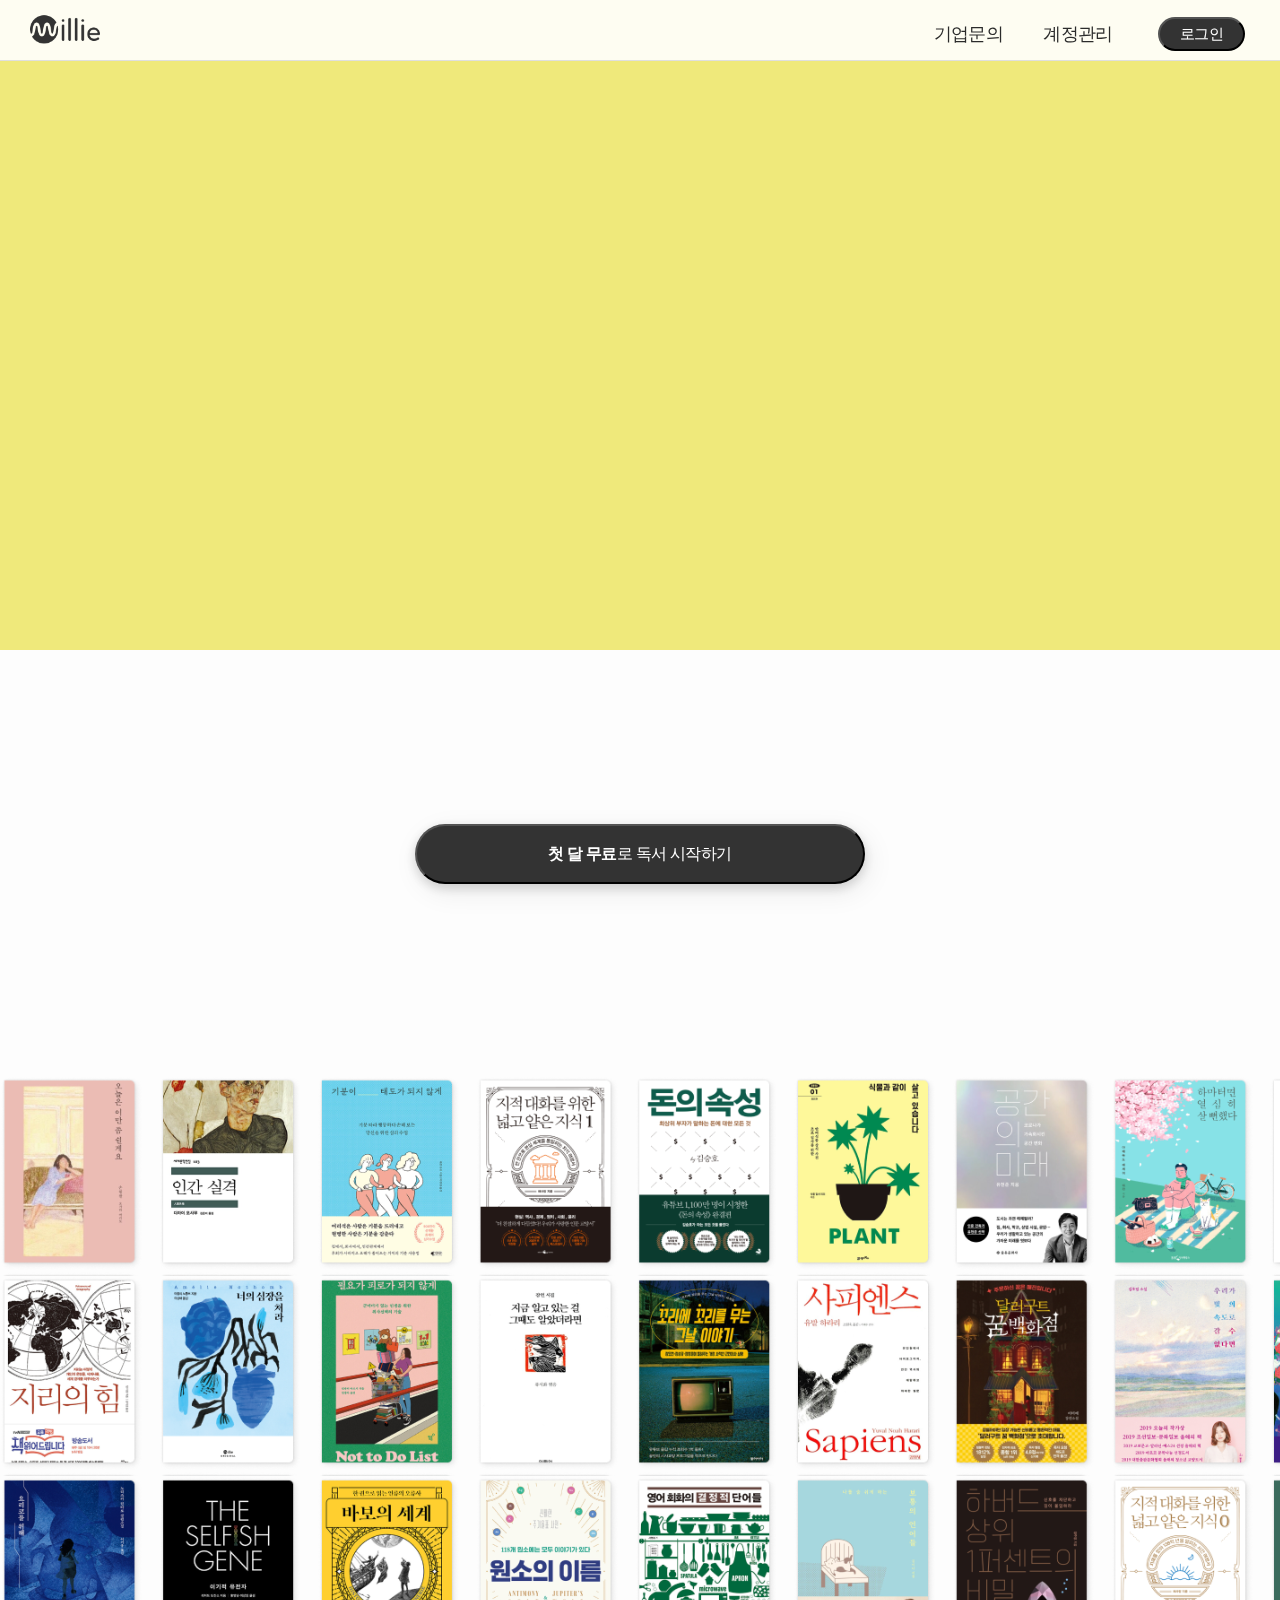
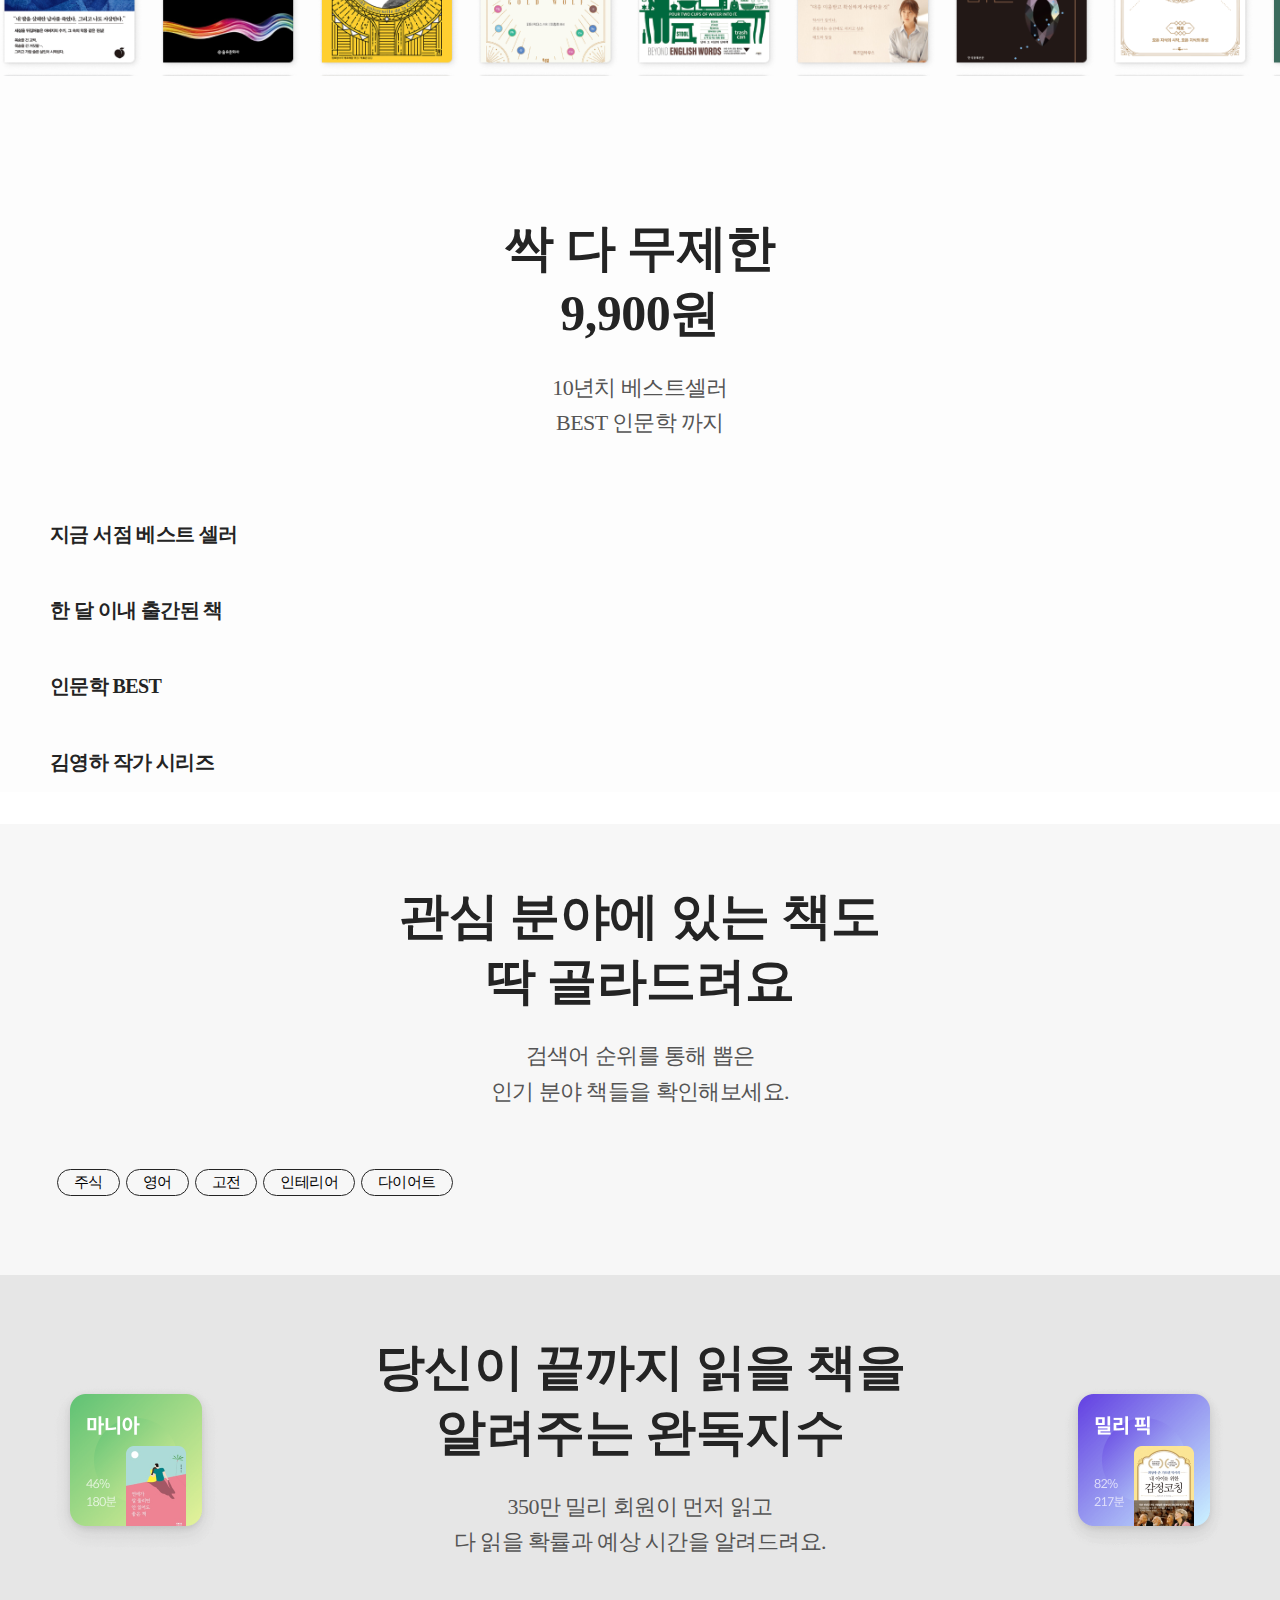
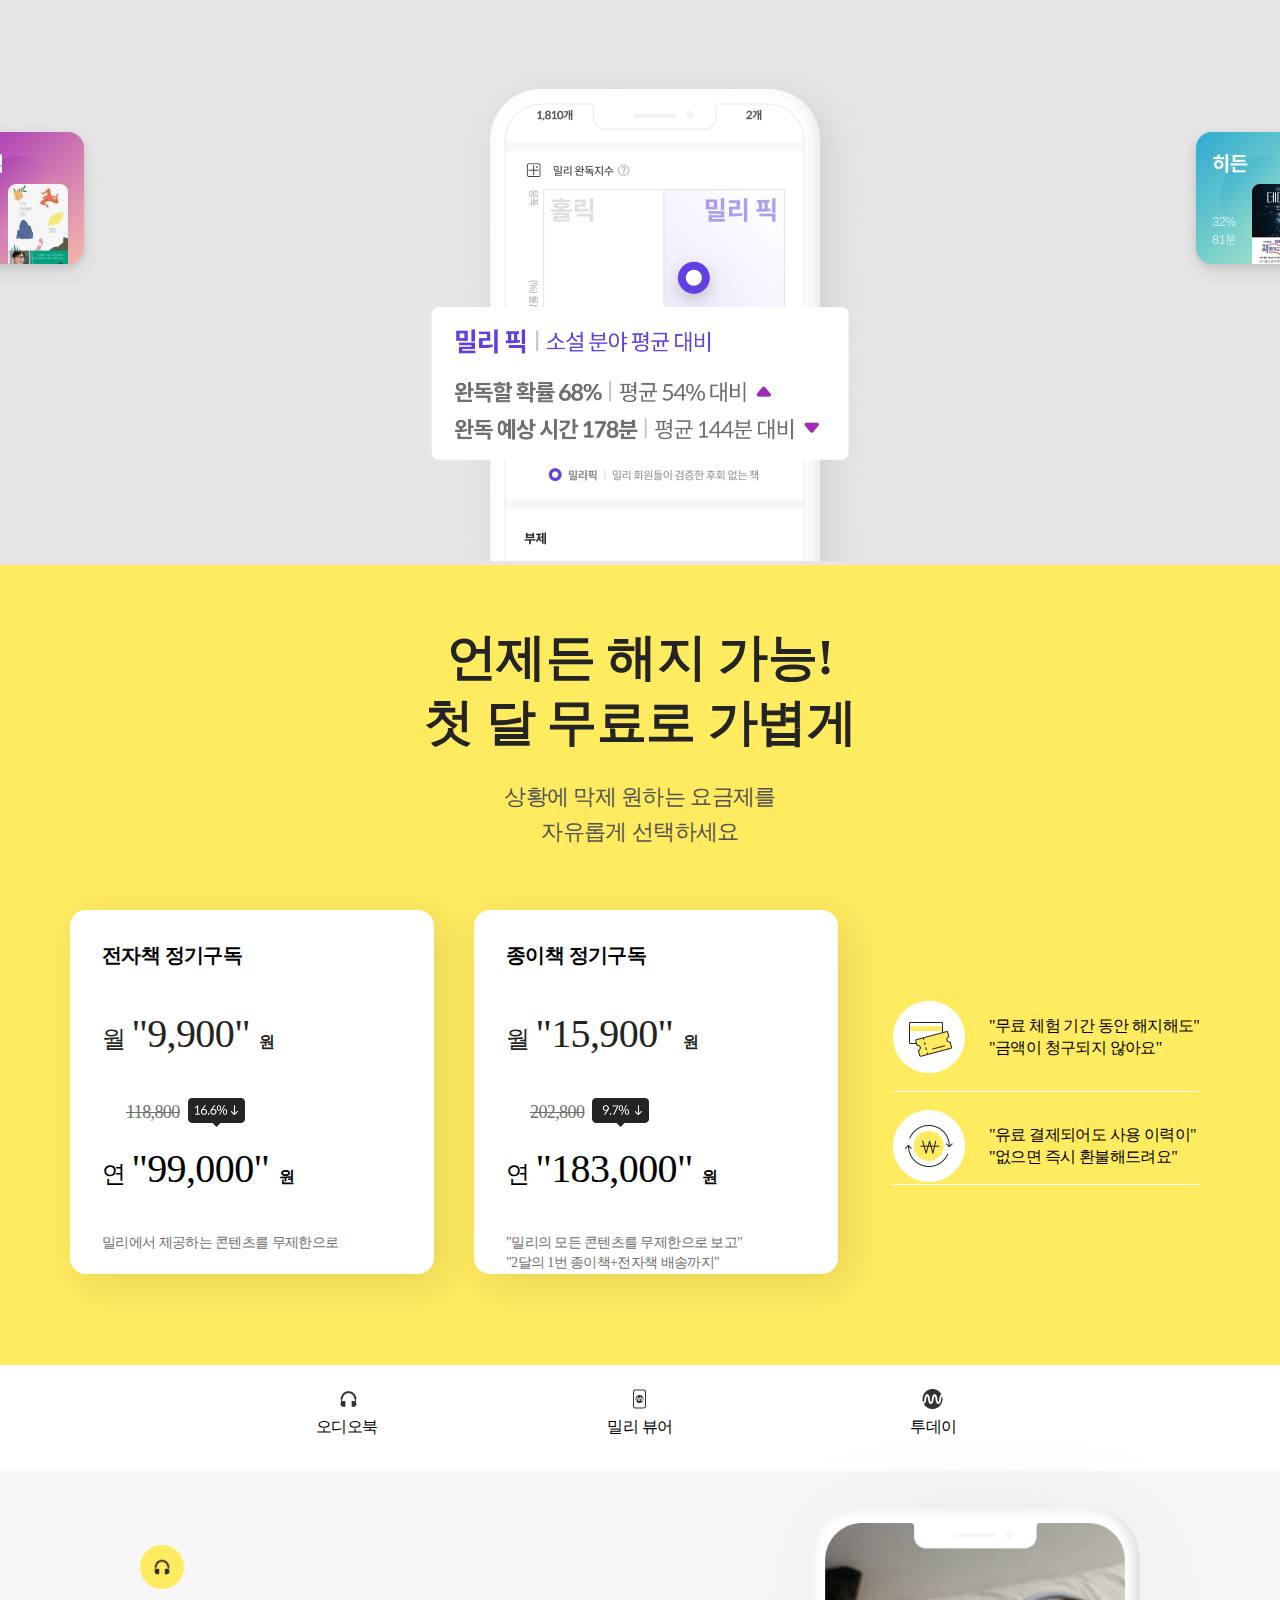
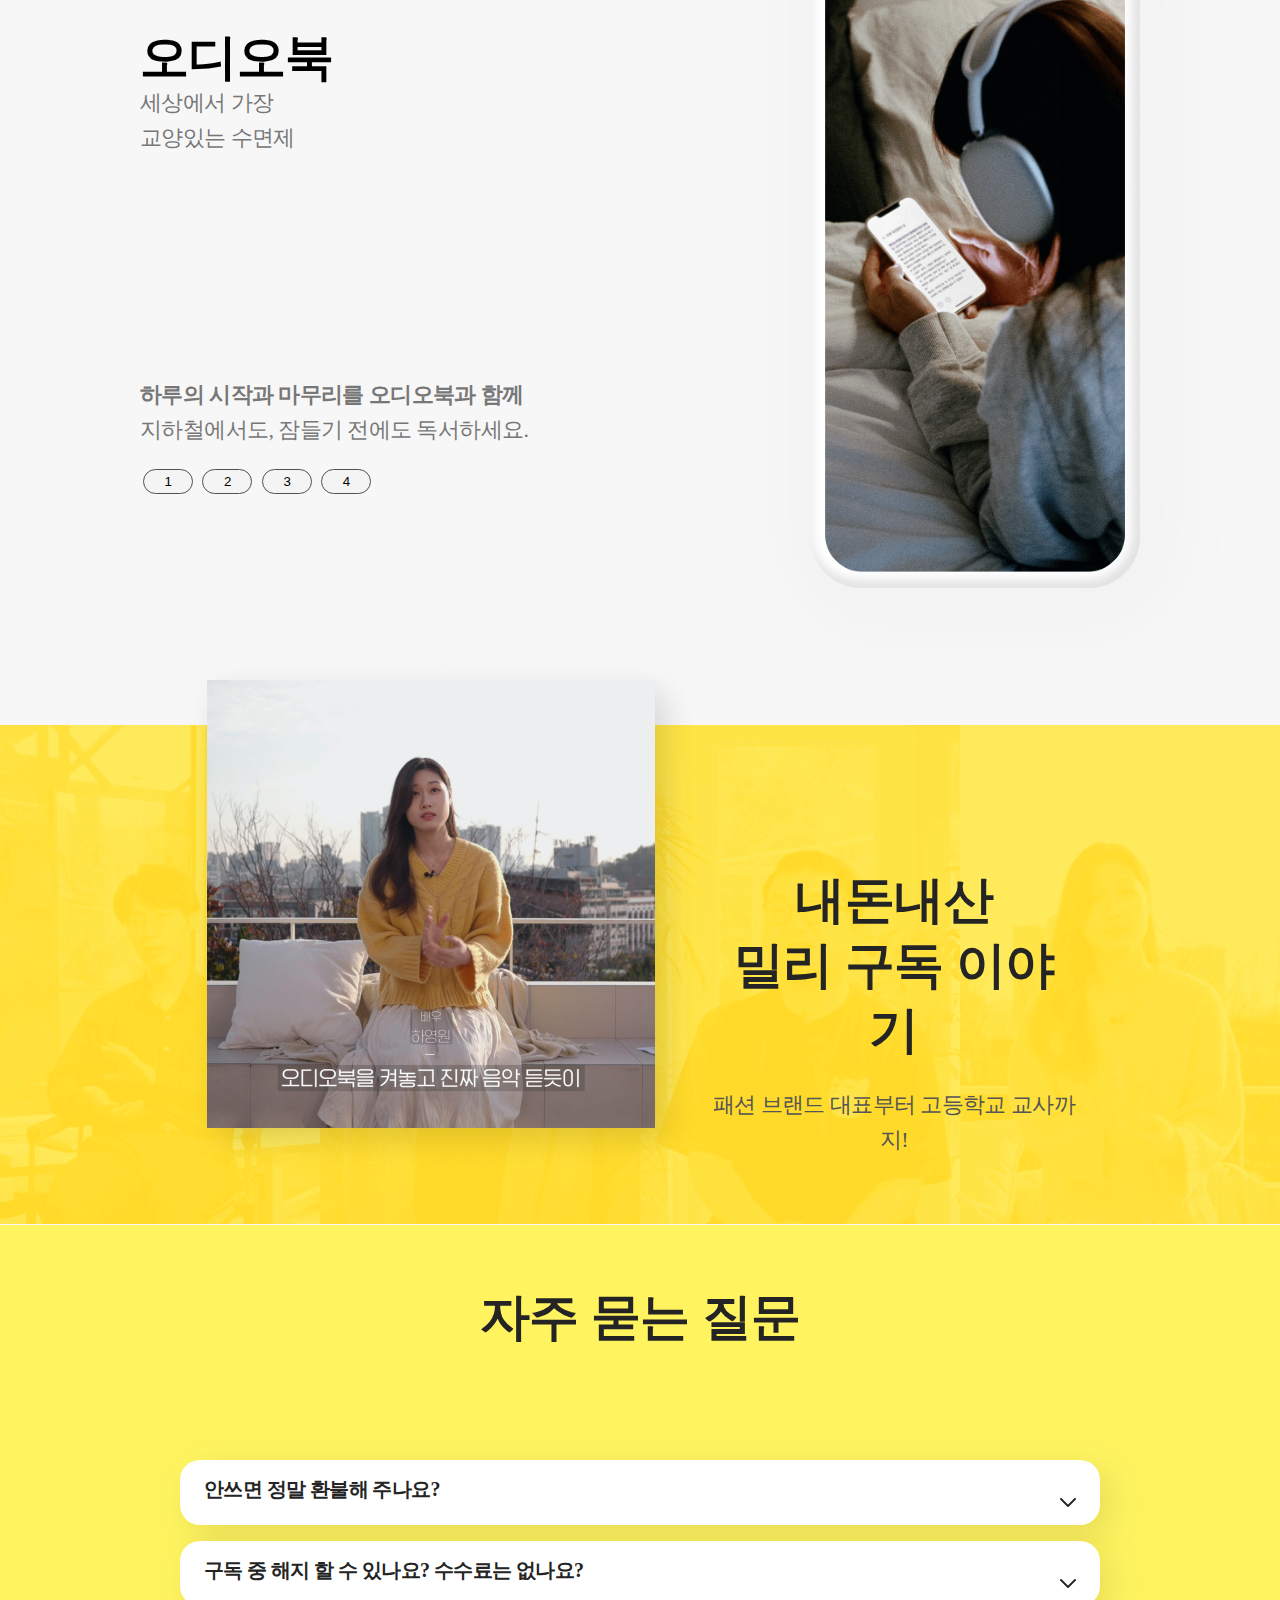
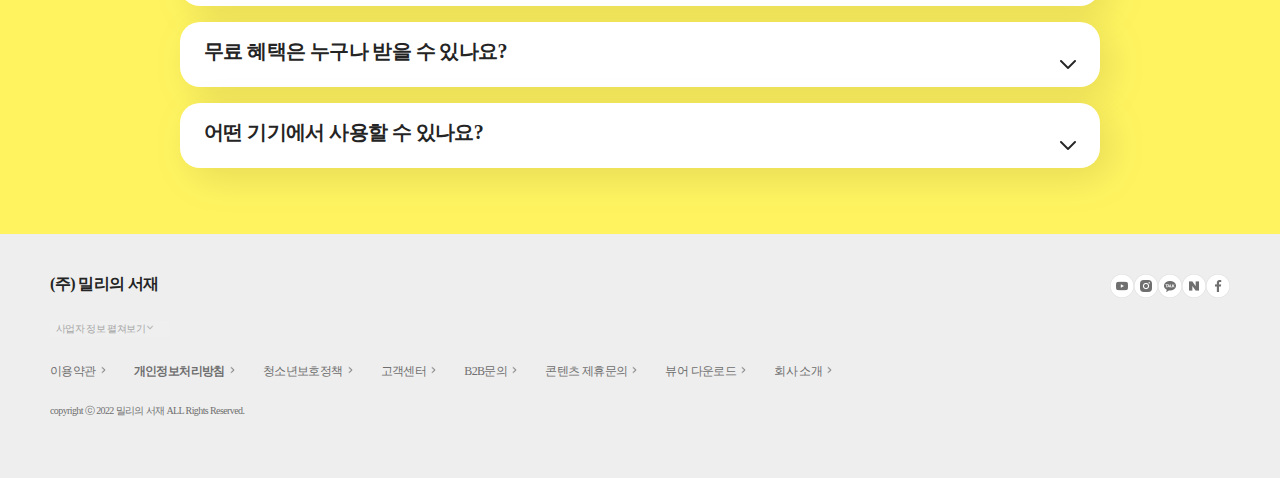
==== index.html @ 65898320 "0728" ====
<!DOCTYPE html>
<html lang="ko">
<head>
    <meta charset="UTF-8">
    <meta http-equiv="X-UA-Compatible" content="IE=edge">
    <meta name="viewport" content="width=device-width, initial-scale=1.0">
    <title>library</title>

    <link rel="stylesheet" href="css/common.css">
    <link rel="stylesheet" href="css/contents.css">
    <link rel="stylesheet" href="css/index.css">
    <link rel="stylesheet" href="css/mixin.css">

    <script src="js/jquery-3.3.1.min.js"></script>
    <script src="https://ajax.aspnetcdn.com/ajax/jQuery/jquery-3.6.0.min.js"></script>
    

    <script src="js/booklist.js"></script>
    <script src="js/slide-item.js"></script>
</head>
<body>
    <!--2022.07.26-->
    <!--header-->
    <header class="header">
        <h1>
            <a href="index.html">
                <img src="images/main/full-logo.png" alt="로고">
            </a>
        </h1>

        <!--최상위 네비게이션 (메뉴)-->
        <div class="gnb">
            <ul>
                <li class="gnb1">
                    <a href="#"><span>기업문의</span></a>
                </li>
                <li class="gnb2">
                    <a href="#">계정관리</a>
                </li>
            </ul>
            <button class="login">로그인</button>
        </div>
    </header>
    <!--//header-->

    <!--contents-->

    <div id="main_contents">
        
        <!--top visual 메인 배경화면-->
        <div id="top_visual">
            <div class="visual_wrap">
                <div class="swiper-wrapper">
                    <div class="swiper-slide" style="background-color: rgba(255,235,96,.8);">
                        <div class="visual_box">
                            <div class="bg">
                                <img src="images/main/mille_move3.gif" alt="">
                            </div>    
                            <div class="text_wrap">
                                <div class="text_left">
                                    <img src="images/main/bg_title.png" alt=""  >
                                </div>
                            </div>
                        </div>
                    </div>
                </div>
            </div>
        </div>
        <!--//top visual-->

        <!-- 첫 번째 page_panel1 라이브러리 슬라이드-->
        <div id="panel1_manybook" class="main_panel manybook-page">
            <div class="panel1_wrap text_animate">
                <div class="text_wrap ">
                    <h2 class="text1 ">
                        당신을 기다리는
                        <br>
                        11만권의 도서
                    </h2>
                    <p>첫 달 무료 구독을 통해
                        <br>
                        어떤 도서가 있는지 확인해보세요
                    </p>
                </div>
                <div class="bookslide_wrap img_slider">
                    <div class="slide01 " >
                    </div>
                    <div class="slide02">
                       
                    </div>
                    <div class="slide03">
                       
                    </div>
                </div>
            </div>
            
        </div>

        

        <!--//page_panel1-->

         <!--두 번재 page_panel2 무제한-->
         <div id="panel2_unlimited"  class="main_panel unlimited-page">
            <div class="contains panel2_wrap">
                <div class="text-wrap text-wrap-delay">
                    <h2 class="text1">
                        싹 다 무제한
                        <br>
                        9,900원
                    </h2>
                    <p class="text2"> 
                        10년치 베스트셀러 
                        <br>
                        BEST 인문학 까지
                    </p>
                </div>
                <div class="unlimited_wrap">
                    <div class="booklist">
                        <strong>지금 서점 베스트 셀러</strong>
                        <div class="book-shelf">
                            <div class="slide-container">
                                <ul class="slide-wrapper">
                                    <li class="slide-item list1"></li>
                                    <li class="slide-item list1"></li>
                                    <li class="slide-item list1"></li>
                                    <li class="slide-item list1"></li>
                                    <li class="slide-item list1"></li>
                                    <li class="slide-item list1"></li>
                                    <li class="slide-item list1"></li>
                                </ul>
                            </div>
                        </div>
                    </div>
                    <div class="booklist">
                        <div class="booklist">
                            <strong>한 달 이내 출간된 책</strong>
                            <div class="book-shelf">
                                <div class="slide-container">
                                    <ul class="slide-wrapper">
                                        <li class="slide-item list2"></li>
                                        <li class="slide-item list2"></li>
                                        <li class="slide-item list2"></li>
                                        <li class="slide-item list2"></li>
                                        <li class="slide-item list2"></li>
                                        <li class="slide-item list2"></li>
                                        <li class="slide-item list2"></li>
                                    </ul>
                                </div>
                            </div>
                        </div>
                    </div>
                    <div class="booklist">
                        <div class="booklist">
                            <strong>인문학 BEST</strong>
                            <div class="book-shelf">
                                <div class="slide-container">
                                    <ul class="slide-wrapper">
                                        <li class="slide-item list3"></li>
                                        <li class="slide-item list3"></li>
                                        <li class="slide-item list3"></li>
                                        <li class="slide-item list3"></li>
                                        <li class="slide-item list3"></li>
                                        <li class="slide-item list3"></li>
                                        <li class="slide-item list3"></li>
                                    </ul>
                                </div>
                            </div>
                        </div>
                    </div>
                    <div class="booklist">
                        <div class="booklist">
                            <strong>김영하 작가 시리즈</strong>
                            <div class="book-shelf">
                                <div class="slide-container">
                                    <ul class="slide-wrapper">
                                        <li class="slide-item list4"></li>
                                        <li class="slide-item list4"></li>
                                        <li class="slide-item list4"></li>
                                        <li class="slide-item list4"></li>
                                        <li class="slide-item list4"></li>
                                        <li class="slide-item list4"></li>
                                        <li class="slide-item list4"></li>
                                    </ul>
                                </div>
                            </div>
                        </div>
                    </div>
                </div>
            </div>
         </div>
         <!--//page_panel2-->
        



          <!-- 세 번째 page_panel3-->
        <div id="panel3_categorize"  class="main_panel categorize-page">
            <div class="contains panel3_wrap">
                <div class="text-wrap">
                    <h2>
                        관심 분야에 있는 책도
                        <br>
                        딱 골라드려요
                    </h2>
                    <p>
                        검색어 순위를 통해 뽑은
                        <br>
                        인기 분야 책들을 확인해보세요.
                    </p>
                </div>
                <div class="categorize_wrap">
                    <div class="filter">
                        <div class="slide-container">
                            <ul class="slide-wrapper">
                                <li class="slide_item btn1">
                                    <button >주식</button>
                                </li>
                                <li class="slide_item btn2">
                                    <button>영어</button>
                                </li>
                                <li class="slide_item btn3">
                                    <button>고전</button>
                                </li>
                                <li class="slide_item btn4">
                                    <button>인테리어</button>
                                </li>
                                <li class="slide_item btn5">
                                    <button>다이어트</button>
                                </li>
                            </ul>
                        </div>
                    </div>
                </div>
                <div class="categorize-list">
                    <div class="book-shelf">
                        <div class="slide-container">
                            <ul class="slide-wrapper1">
                                <li class="slide_item"></li>
                                <li class="slide_item"></li>
                                <li class="slide_item"></li>
                                <li class="slide_item"></li>
                                <li class="slide_item"></li>
                                <li class="slide_item"></li>
                                <li class="slide_item"></li>
                            </ul>
                            <ul class="slide-wrapper2">
                                <li class="slide_item"></li>
                                <li class="slide_item"></li>
                                <li class="slide_item"></li>
                                <li class="slide_item"></li>
                                <li class="slide_item"></li>
                                <li class="slide_item"></li>
                                <li class="slide_item"></li>
                            </ul>
                            <ul class="slide-wrapper3">
                                <li class="slide_item"></li>
                                <li class="slide_item"></li>
                                <li class="slide_item"></li>
                                <li class="slide_item"></li>
                                <li class="slide_item"></li>
                                <li class="slide_item"></li>
                                <li class="slide_item"></li>
                            </ul>
                            <ul class="slide-wrapper4">
                                <li class="slide_item"></li>
                                <li class="slide_item"></li>
                                <li class="slide_item"></li>
                                <li class="slide_item"></li>
                                <li class="slide_item"></li>
                                <li class="slide_item"></li>
                                <li class="slide_item"></li>
                            </ul>
                            <ul class="slide-wrapper5">
                                <li class="slide_item"></li>
                                <li class="slide_item"></li>
                                <li class="slide_item"></li>
                                <li class="slide_item"></li>
                                <li class="slide_item"></li>
                                <li class="slide_item"></li>
                                <li class="slide_item"></li>
                            </ul>
                        </div>
                    </div>
                </div>
            </div>
        </div>

        <script>
            $.ajax({
                method: "GET",
                url: "https://dapi.kakao.com/v3/search/book?target=title",
                data: { query: "주식" },
                headers: { Authorization:  "KakaoAK 3e2d6e6c457a4ca589f788c6ad891ab5"}
            })
                .done(function (msg) {

                    var boxs = document.getElementsByClassName('slide_item');

                    for (var i = 0; i < boxs.length; i++) {

                        $(".slide-wrapper1 > .slide_item").eq(i).append('<a href="#">' + "<img src='" + msg.documents[i].thumbnail + "'/>" + "</a>");

                        var str =msg.documents[i].title;
                        var str2=str.substring(0,30);
                        $(".slide-wrapper1 > .slide_item").eq(i).append("<h3>" + '<a href="">' + str2 + "</a>" + "</h3>");
                        
                        $(".slide-wrapper1 > .slide_item").eq(i).append("<h4>" +msg.documents[i].authors+ "</h4>");


                        var str = msg.documents[i].contents;
                        var str2 = str.substring(0, 60);

                    }
                });

                $.ajax({
                method: "GET",
                url: "https://dapi.kakao.com/v3/search/book?target=title",
                data: { query: "영어" },
                headers: { Authorization:  "KakaoAK 3e2d6e6c457a4ca589f788c6ad891ab5"}
            })
                .done(function (msg) {

                    var boxs = document.getElementsByClassName('slide_item');

                    for (var i = 0; i < boxs.length; i++) {

                        $(".slide-wrapper2 > .slide_item").eq(i).append('<a href="#">' + "<img src='" + msg.documents[i].thumbnail + "'/>" + "</a>");

                        var str =msg.documents[i].title;
                        var str2=str.substring(0,30);
                        $(".slide-wrapper2 > .slide_item").eq(i).append("<h3>" + '<a href="">' + str2 + "</a>" + "</h3>");
                        $(".slide-wrapper2 > .slide_item").eq(i).append("<h4>" +msg.documents[i].authors+ "</h4>");


                        var str = msg.documents[i].contents;
                        var str2 = str.substring(0, 60);

                    }
                });

                $.ajax({
                method: "GET",
                url: "https://dapi.kakao.com/v3/search/book?target=title",
                data: { query: "고전" },
                headers: { Authorization:  "KakaoAK 3e2d6e6c457a4ca589f788c6ad891ab5"}
            })
                .done(function (msg) {

                    var boxs = document.getElementsByClassName('slide_item');

                    for (var i = 0; i < boxs.length; i++) {

                        $(".slide-wrapper3 > .slide_item").eq(i).append('<a href="#">' + "<img src='" + msg.documents[i].thumbnail + "'/>" + "</a>");

                         var str =msg.documents[i].title;
                        var str2=str.substring(0,30);
                        $(".slide-wrapper3 > .slide_item").eq(i).append("<h3>" + '<a href="">' + str2 + "</a>" + "</h3>");
                        $(".slide-wrapper3 > .slide_item").eq(i).append("<h4>" +msg.documents[i].authors+ "</h4>");


                        var str = msg.documents[i].contents;
                        var str2 = str.substring(0, 60);

                    }
                });

                $.ajax({
                method: "GET",
                url: "https://dapi.kakao.com/v3/search/book?target=title",
                data: { query: "인테리어" },
                headers: { Authorization:  "KakaoAK 3e2d6e6c457a4ca589f788c6ad891ab5"}
            })
                .done(function (msg) {

                    var boxs = document.getElementsByClassName('slide_item');

                    for (var i = 0; i < boxs.length; i++) {

                        $(".slide-wrapper4 > .slide_item").eq(i).append('<a href="#">' + "<img src='" + msg.documents[i].thumbnail + "'/>" + "</a>");
                        
                        var str =msg.documents[i].title;
                        var str2=str.substring(0,30);
                        $(".slide-wrapper4 > .slide_item").eq(i).append("<h3>" + '<a href="">' + str2 + "</a>" + "</h3>");
                        $(".slide-wrapper4 > .slide_item").eq(i).append("<h4>" +msg.documents[i].authors+ "</h4>");


                        var str = msg.documents[i].contents;
                        var str2 = str.substring(0, 60);

                    }
                });

                $.ajax({
                method: "GET",
                url: "https://dapi.kakao.com/v3/search/book?target=title",
                data: { query: "다이어트" },
                headers: { Authorization:  "KakaoAK 3e2d6e6c457a4ca589f788c6ad891ab5"}
            })
                .done(function (msg) {

                    var boxs = document.getElementsByClassName('slide_item');

                    for (var i = 0; i < boxs.length; i++) {

                        $(".slide-wrapper5 > .slide_item").eq(i).append('<a href="#">' + "<img src='" + msg.documents[i].thumbnail + "'/>" + "</a>");
                        var str =msg.documents[i].title;
                        var str2=str.substring(0,30);
                        $(".slide-wrapper5 > .slide_item").eq(i).append("<h3>" + '<a href="">' + str2 + "</a>" + "</h3>");
                        $(".slide-wrapper5 > .slide_item").eq(i).append("<h4>" +msg.documents[i].authors+ "</h4>");


                        var str = msg.documents[i].contents;
                        var str2 = str.substring(0, 60);

                    }
                });
        </script>

        <script>
            
            $(window).on("scroll",function(){
                var ms=$("body, html").offset().top -100;

                if($(window).scrollTop()>=ms){
                    $('.slide-wrapper1').show();
                    $('.slide-wrapper2').hide();
                    $('.slide-wrapper3').hide();
                    $('.slide-wrapper4').hide();
                    $('.slide-wrapper5').hide();
                }
            });
            
            $(function(){
                $('.btn1>button').click(function(){
                    $('.btn1>button').addClass("btn_active");
                    $('.btn2>button , .btn3>button , .btn4>button , .btn5>button').removeClass("btn_active");
                    $('.slide-wrapper1').show();
                    $('.slide-wrapper2').hide();
                    $('.slide-wrapper3').hide();
                    $('.slide-wrapper4').hide();
                    $('.slide-wrapper5').hide();

                });
                $('.btn2>button').click(function(){
                    $('.btn2>button').addClass("btn_active");
                    $('.btn1>button , .btn3>button , .btn4>button , .btn5>button').removeClass("btn_active");
                    $('.slide-wrapper2').show();
                    $('.slide-wrapper1').hide();
                    $('.slide-wrapper3').hide();
                    $('.slide-wrapper4').hide();
                    $('.slide-wrapper5').hide();

                });
                $('.btn3>button').click(function(){
                    $('.btn3>button').addClass("btn_active");
                    $('.btn1>button , .btn2>button , .btn4>button , .btn5>button').removeClass("btn_active");
                    $('.slide-wrapper3').show();
                    $('.slide-wrapper1').hide();
                    $('.slide-wrapper2').hide();
                    $('.slide-wrapper4').hide();
                    $('.slide-wrapper5').hide();

                });
                $('.btn4>button').click(function(){
                    $('.btn4>button').addClass("btn_active");
                    $('.btn1>button , .btn2>button , .btn3>button , .btn5>button').removeClass("btn_active");
                    $('.slide-wrapper4').show();
                    $('.slide-wrapper1').hide();
                    $('.slide-wrapper2').hide();
                    $('.slide-wrapper3').hide();
                    $('.slide-wrapper5').hide();

                });
                $('.btn5>button').click(function(){
                    $('.btn5>button').addClass("btn_active");
                    $('.btn1>button , .btn2>button , .btn3>button , .btn4>button').removeClass("btn_active");
                    $('.slide-wrapper5').show();
                    $('.slide-wrapper1').hide();
                    $('.slide-wrapper2').hide();
                    $('.slide-wrapper3').hide();
                    $('.slide-wrapper4').hide();

                });
            })
        </script>
        
        <!--//page_panel3-->

         <!-- 네 번째 page_panel4-->
         <div id="panel4_reading"  class="main_panel reading_page">
            <div class="contains">
                <div class="text-wrap">
                    <h2>
                        당신이 끝까지 읽을 책을
                        <br>
                        알려주는 완독지수
                    </h2>
                    <p>
                        350만 밀리 회원이 먼저 읽고
                        <br>
                        다 읽을 확률과 예상 시간을 알려드려요.
                    </p>
                </div>
                <div class="reading-wrap">
                      <div class="content-wrap">
                        <div class="card-wrap">
                            <div class="card card01">
                                <img src="images/main/reading-card01.png" alt="card01홀릭">
                            </div>
                            <div class="card card02">
                                <img src="images/main/reading-card02.png" alt="card02마니아">
                            </div>
                            <div class="card card03">
                                <img src="images/main/reading-card03.png" alt="card03밀리픽">
                            </div>
                            <div class="card card04">
                                <img src="images/main/reading-card04.png" alt="card04히든">
                            </div>
                        </div>
                        <div class="background-wrap">
                            <div class="mock">
                                <img src="images/main/reading-mock.png" alt="">
                            </div>
                            <div class="toolip">
                                <img src="images/main/reading-tooltip.png" alt="">
                            </div>
                        </div>
                    </div>
                </div>
            </div>
         </div>
         <!--//page_panel4-->

        

          <!-- 다섯 번째 page_panel5-->
        <div id="panel5_price"  class="main_panel price_page">
            <div class="contains">
                <div class="text-wrap">
                    <h2>
                        언제든 해지 가능!
                        <br>
                        첫 달 무료로 가볍게
                    </h2>

                    <p>상황에 막제 원하는 요금제를
                        <br>
                        자유롭게 선택하세요
                    </p>
                </div>
                <div class="price-wrap">
                     <ul class="price-list">
                        <li>
                            <strong>전자책 정기구독</strong>
                            <div class="month">
                                <span>월</span>
                                <p>"9,900"
                                    <b>원</b>
                                </p>

                            </div>
                            <div class="year">
                                <div class="basic-price">
                                    <p>118,800</p>
                                    <img src="images/main/basic_price.png" alt="전자책 정기구독">
                                </div>
                                <div class="discount-price">
                                    <span>연</span>
                                    <p>"99,000"
                                        <b>원</b>
                                    </p>
                                </div>
                                <p class="sub-info"> 밀리에서 제공하는 콘텐츠를 무제한으로 </p>
                            </div>
                        </li>
                        <li>
                            <strong>종이책 정기구독</strong>
                            <div class="month">
                                <span>월</span>
                                <p>"15,900"
                                    <b>원</b>
                                </p>

                            </div>
                            <div class="year">
                                <div class="basic-price">
                                    <p>202,800</p>
                                    <img src="images/main/book_price.png" alt="종이책 정기구독">
                                </div>
                                <div class="discount-price">
                                    <span>연</span>
                                    <p>"183,000"
                                        <b>원</b>
                                    </p>
                                </div>
                                <p class="sub-info"> 
                                    "밀리의 모든 콘텐츠를 무제한으로 보고"
                                    <br>
                                    "2달의 1번 종이책+전자책 배송까지"
                                 </p>
                            </div>
                        </li>
                     </ul>
                     <ul class="refund-list">
                        <li>
                            <img src="images/main/price01.png" alt="무료 체험 기간 동안 해지해도 금액이 청구되지 않아요.">
                            <p>
                                "무료 체험 기간 동안 해지해도"
                                <br>
                                "금액이 청구되지 않아요"
                            </p>
                        </li>
                        <li>
                            <img src="images/main/price02.94d35cb1e54610f94749dc24cb1b0e70.png" alt="유료 결제되어도 사용 이력이 없으면 즉시 환불해드려요">
                            <p>
                                "유료 결제되어도 사용 이력이"
                                <br>
                                "없으면 즉시 환불해드려요"
                            </p>
                        </li>
                     </ul>
                </div>
            </div>
        </div>
        <!--//page_panel5-->

         <!-- 여섯 번째 page_panel6-->
         <div id="panel6_content"  class="main_panel content_page">
                <div class="tap-wrap">
                    <ul>
                        <li class="audio_book active">
                            <img src="images/main/tap-audio.png" alt="audio" class="t_1">
                           오디오북
                        </li>
                        <li class="viewer active">
                            <img src="images/main/tap-viewer.png" alt="viewer" class="t_2">
                            밀리 뷰어
                        </li>
                        <li class="today active">
                            <img src="images/main/tap-today.png" alt="today" class="t_3">
                            투데이
                        </li>
                    </ul>
                </div>
                <div class="content-wrap">
                    <div class="introduce">
                        <div class="text-wrap audiobook">
                            <img src="images/main/audio-img.png" alt="audio" class="audio">
                            <h2>오디오북</h2>
                            <p class="p1">
                                세상에서 가장
                                <br>
                                교양있는 수면제
                            </p>
                            <p class="p2">
                                <b>하루의 시작과 마무리를 오디오북과 함께</b> <br>
                                지하철에서도, 잠들기 전에도 독서하세요.
                            </p>

                            <div class="tap_btn">
                                <button class="t_btn1">1</button>
                                <button class="t_btn2">2</button>
                                <button class="t_btn3">3</button>
                                <button class="t_btn4">4</button>
                            
                            </div>
                        </div>
                            <div class="phone-wrap">
                                <div class="phone-shape">
                                    <img src="images/main/phone.png" alt="밀리오디오북">
                                </div>
                                <div class="phone-contents">
                                    <div class="phone_slide">
                                        
                                            <img src="images/main/ph_slide1.png" alt="">

                                           
                                            <video src="images/main/viewer_system2.mp4" class="v_img" style="width:330px"; autoplay="autoplay" preload="auto" muted="muted" loop="loop" ></video>
                                        
                                        
                                            <img src="images/main/ph_slide3.png" alt="">

                                       
                                       
                                            <img src="images/main/ph_slide4.png" alt="">
                                        
                                    </div>
                                </div>
                            </div>
                    </div>    
                </div>     
         </div>
         <!--//page_panel6-->

         <script>
            $(function(){
                $(".tap_btn > button:nth-of-type(1)").click(function(){
                    $(".phone-contents>.phone_slide>img").animate({top:0},"fast");
                    $(".p2").html("<b>하루의 시작과 마무리를 오디오북과 함께</b>" + "<br/>" + "지하철에서도, 잠들기 전에도 독서하세요");
                    $(".tap_btn>button").removeClass("btn_phone");
                    $(".t_btn1").addClass("btn_phone");
                });
                $(".tap_btn > button:nth-of-type(2)").click(function(){
                    $(".phone-contents>.phone_slide>.v_img").animate({top:-740},"fast");
                    $(".p2").html("귀로 듣다가 눈으로도 같이 보면" + "<br/>" + "더 내용이 잘 이해돼요");
                    $(".tap_btn>button").removeClass("btn_phone");
                    $(".t_btn2").addClass("btn_phone");
                });
                $(".tap_btn > button:nth-of-type(3)").click(function(){
                    $(".phone-contents>.phone_slide>img").animate({top:-1480},"fast");
                    $(".p2").html("30분만에 책 요약" + "<br/>" + "핵심만 쏙 골라 읽어주는 오디오북");
                    $(".tap_btn>button").removeClass("btn_phone");
                    $(".t_btn3").addClass("btn_phone");
                });
                $(".tap_btn > button:nth-of-type(4)").click(function(){
                    $(".phone-contents>.phone_slide>img").animate({top:-2160},"fast");
                    $(".p2").html("이제훈부터 옥주현까지" + "<br/>" + "셀럽이 읽어주는 오디오북");
                    $(".tap_btn>button").removeClass("btn_phone");
                    $(".t_btn4").addClass("btn_phone");
                });

            });
         </script>

          <!-- 일곱 번째 page_panel7-->
        <div id="panel7_review"  class="main_panel">
            <div class="review-section-bg">
                <img src="images/main/review-bg.png" alt="" class="review-bg">
                <div class="contains section-wrap">
                    <div class="review-video">
                        <img src="images/main/youtube_poster.png" alt="">
                    </div>
                    <div class="text-wrap">
                        <h2>내돈내산
                            <br>밀리 구독 이야기
                        </h2>
                        <p>
                            패션 브랜드 대표부터
                            고등학교 교사까지!
                        </p>
                    </div>
                </div>
            </div>
            
        </div>
        <!--//page_panel7-->

         <!-- 여덣 번째 page_panel8-->
         <div id="page_panel8"  class="main_panel">
            <div class="contains">
                <div class="text-wrap">
                    <h2>자주 묻는 질문</h2>
                </div>
                <div class="qna-wrap">
                    <ul>
                        <li>
                            <div class="question">
                                <p>안쓰면 정말 환불해 주나요?</p>
                                <img src="images/main/down.png" alt="" class="down qu1">
                            </div>
                            <div class="answer">
                                <p>물론입니다. 결제 후 콘텐츠 다운로드 및 열람을 하지 않으셨다면 전액 환불해 드리고 있어요. <br>
                                    <b>[밀리 > 관리 > 구독관리 > 결제 내역 확인]</b>에서 직접 환불이 가능하며, <br>
                                    해결이 어려운 경우 고객센터로 문의해주세요.</p>
                            </div>
                        </li>
                        <li>
                            <div class="question">
                                <p>구독 중 해지 할 수 있나요? 수수료는 없나요?</p>
                                <img src="images/main/down.png" alt="" class="down qu2">
                            </div>
                            <div class="answer">
                                <p>다음달 부터 결제되지 않도록 수수료 없이 언제든지 해지하실 수 있습니다. <br>
                                    <b>[밀리 > 관리 > 구독 관리 > 자동결제 해지]</b>메뉴를 통해 기간에 상관없이 직접 가능해요.</p>
                            </div>
                        </li>
                        <li>
                            <div class="question">
                                <p>무료 혜택은 누구나 받을 수 있나요?</p>
                                <img src="images/main/down.png" alt="" class="down qu3">
                            </div>
                            <div class="answer">
                                <p>네, 밀리 회원이라면 누구나 첫 정기구독 신청 시 1회 제공됩니다. <br>
                                    첫달 무료 또는 첫 주 무료 중 선택이 가능하며 무료 기간에 따라 가격이 달라집니다. <br>
                                    종이책+전자책 정기구독의 경우 첫주 무료 혜택만 제공됩니다. <br>
                                    아직 신청하지 않으셨다면 바로 구독신청으로 혜택을 받아 보세요.</p>
                            </div>
                        </li>
                        <li>
                            <div class="question">
                                <p>어떤 기기에서 사용할 수 있나요?</p>
                                <img src="images/main/down.png" alt="" class="down qu4">
                            </div>
                            <div class="answer">
                                <p>아래 기기와 버전에서 밀리를 사용할 수 있습니다. <br><br>
                                    - 휴대폰 / 태블릿 : iOS13, Android 6 이상 지원 <br>
                                    - PC : Mac Yosemite, Window 10 이상 지원 <br>
                                    - E ink : Android 4.4 이상 지원 <br>
                                    (크레마 그랑데, 크레마 카르타G, 이노스페이스원 공식 판매 기기, 교보 Sam 7.8등)</p>
                            </div>
                        </li>
                    </ul>
                </div>
            </div>
         </div>
         <!--//page_panel8-->

         <script>
           $('.down').click(function(){
            $(this).parent().siblings().slideToggle();
           })
         </script>
    </div>
    <!--//contents-->

    <!--footer-->
    <footer>
        <div class="contains">
            <div class="footer-head">
                <h1>(주) 밀리의 서재</h1>
                <ul class="sns">
                    <li class="youtube">
                        <img src="images/main/sns-youtube.png" alt="">
                    </li>
                    <li>
                        <img src="images/main/sns-instagram.png" alt="">
                    </li>
                    <li>
                        <img src="images/main/sns-kakaotalk.png" alt="">
                    </li>
                    <li>
                        <img src="images/main/sns-naver.png" alt="">
                    </li>
                    <li>
                        <img src="images/main/sns-facebook.png" alt="">
                    </li>
                </ul>
            </div>
            <button class="by-button">사업자 정보 펼쳐보기<img src="images/main/f_down.png" alt=""></button>
            <ul class="services">
                <li><a href="">이용약관<img src="images/main/small-arr.png" alt=""></a>  </li>
                <li><a href=""><b>개인정보처리방침</b><img src="images/main/small-arr.png" alt=""></a></li>
                <li><a href="">청소년보호정책<img src="images/main/small-arr.png" alt=""></a></li>
                <li><a href="">고객센터<img src="images/main/small-arr.png" alt=""></a></li>
                <li><a href="">B2B문의<img src="images/main/small-arr.png" alt=""></a></li>
                <li><a href="">콘텐츠 제휴문의<img src="images/main/small-arr.png" alt=""></a></li>
                <li><a href="">뷰어 다운로드<img src="images/main/small-arr.png" alt=""></a></li>
                <li><a href="">회사 소개<img src="images/main/small-arr.png" alt=""></a></li>
            </ul>
            <p class="copyright">copyright ⓒ 2022 밀리의 서재 ALL Rights Reserved.</p>
        </div>
    </footer>
    <!--//footer-->

        <button class="floating">
            <b>첫 달 무료</b>로 독서 시작하기
        </button>
   
</body>
<script>
    $(function(){
        $('.text_wrap').css("transform","translateY(0px)").css("opacity","1");

        $(window).scroll(function(){
            var ws=$(this).scrollTop();

            if(ws>700){
                $('.text_wrap').css("transform","translateY(0px)").css("opacity","1");
            }
        });
    });
</script>
</html>
---- css/common.css ----
@charset "UTF-8";
/*common 공통사항*/
.contains {
  margin: 0 auto;
  max-width: 1180px;
  position: relative;
  height: auto;
}

/* 헤더 */
header {
  position: fixed;
  background: hsla(0deg, 0%, 100%, 0.9);
  top: 0;
  left: 0;
  padding: 15px 0;
  width: 100%;
  height: 30px;
  z-index: 200;
  border-bottom: 0.5px solid #dfdfdf;
  align-items: center;
}
header h1 {
  top: -7px;
  position: absolute;
}
header h1 a {
  display: block;
}
header h1 a img {
  width: 70px;
  height: auto;
  margin-left: 30px;
}
header .gnb {
  display: flex;
  justify-content: flex-end;
  margin-top: 7px;
  margin-right: 30px;
  padding: 0 10px;
  font-family: "Pretendard";
}
header .gnb ul {
  display: flex;
  justify-self: flex-start;
  font-size: 18px;
  padding: 0 30px;
}
header .gnb ul li {
  margin: 0 20px;
}
header .login {
  margin: -5px;
  padding: 5px 20px;
  border-radius: 30px;
  background-color: #333;
  color: rgb(255, 255, 255);
  font-size: 15px;
  font-family: "Pretendard";
}

/* 푸터 */
footer {
  background: #eee;
  padding: 40px 40px 50px;
  position: relative;
  font-family: "Pretendard";
}
footer .footer-head {
  display: flex;
  justify-content: space-between;
  margin-bottom: 16px;
}
footer .footer-head h1 {
  font-size: 16px;
  color: #242424;
  font-weight: 700;
  margin: 0;
}
footer .footer-head ul {
  display: flex;
}
footer .footer-head ul li {
  margin-left: 0;
}
footer .footer-head ul li img {
  width: 24px;
  height: 24px;
}
footer .by-button {
  color: #a5a5a5;
  font-size: 10px;
  padding-right: 14px;
  border: 0;
}
footer .by-button img {
  width: 10px;
}
footer .services {
  display: flex;
  margin-top: 24px;
  flex-wrap: wrap;
}
footer .services li {
  margin-right: 12px;
}
footer .services li a {
  padding-right: 12px;
  font-size: 12px;
  color: #6f6f6f;
}
footer .services li img {
  width: 10px;
  margin: 0 1px;
  padding: 0 1px;
}
footer .copyright {
  color: #6f6f6f;
  font-size: 10px;
  margin-top: 24px;
}

.floating {
  font-family: "Pretendard";
  transform: translateX(-50%);
  left: 50%;
  display: block;
  position: fixed;
  bottom: 16px;
  z-index: 100;
  width: 90%;
  margin: 0 auto;
  background: #333;
  box-shadow: 0 4px 12px rgba(0, 0, 0, 0.16), 4px 8px 28px rgba(0, 0, 0, 0.08);
  border-radius: 60px;
  color: #fff;
  text-align: center;
  padding: 16px 0;
  line-height: 24px;
  font-size: 16px;
  min-height: 40px;
  max-width: 450px;
}

.btn_active {
  font-size: 15px;
  overflow: hidden;
  display: block;
  border: 1.2px solid #242424;
  border-radius: 100px;
  font-family: "Pretendard";
  background-color: #333 !important;
  color: #dfdfdf !important;
  transition: all 0.5s ease;
}

.btn_phone {
  font-size: 15px;
  overflow: hidden;
  border: 1.2px solid #242424;
  border-radius: 100px;
  font-family: "Pretendard";
  background-color: #333 !important;
  color: #dfdfdf !important;
  transition: all 0.9s ease;
}
---- css/contents.css ----
/*top_visual*/
#top_visual {
  background-color: powderblue;
  width: 100%;
  display: block;
  position: relative;
  height: auto;
}
#top_visual .visual_box {
  width: 100%;
  height: auto;
  top: 0;
  left: 0;
  right: 0;
  bottom: 0;
  z-index: 10;
}
#top_visual .visual_box .bg {
  width: 100%;
  height: 400px;
  z-index: 11;
}
#top_visual .visual_box .bg img {
  width: 100%;
}
#top_visual .visual_box .text-wrap {
  width: 100%;
  height: auto;
  position: absolute;
}
#top_visual .visual_box .text_left img {
  width: 400px;
  height: auto;
  z-index: 15;
  margin: 0px 150px;
}

/*contetnts*/
.main_panel {
  position: relative;
  width: 100%;
}

#panel1_manybook {
  max-width: 100%;
  background-color: #fdfdfd;
  padding: 80px 0;
  height: auto;
}
#panel1_manybook .panel1_wrap {
  margin: 0 auto;
  overflow: hidden;
}
#panel1_manybook .panel1_wrap .text_wrap {
  margin-bottom: 60px;
}
#panel1_manybook .panel1_wrap h2 {
  text-align: center;
  font-size: 50px;
  line-height: 130%;
  letter-spacing: -0.01em;
  color: #242424;
  margin-bottom: 24px;
  font-family: "Cafe24Ssurround";
}
#panel1_manybook .panel1_wrap p {
  font-size: 22px;
  line-height: 160%;
  letter-spacing: -0.6px;
  text-align: center;
  color: #555;
  font-family: "Cafe24Ssurround";
}
#panel1_manybook .panel1_wrap .bookslide_wrap {
  margin-top: 80px;
}
#panel1_manybook .panel1_wrap .bookslide_wrap .slide01 {
  height: 200px;
  background-image: url(../images/main/slide1.png);
  background-size: 3000px;
  -webkit-animation-name: slide-left;
          animation-name: slide-left;
  -webkit-animation-duration: 80s;
          animation-duration: 80s;
  -webkit-animation-iteration-count: infinite;
          animation-iteration-count: infinite;
  -webkit-animation-timing-function: linear;
          animation-timing-function: linear;
}
#panel1_manybook .panel1_wrap .bookslide_wrap .slide02 {
  height: 200px;
  background-image: url(../images/main/slide2.png);
  background-size: 3000px;
  -webkit-animation-name: slide-right;
          animation-name: slide-right;
  -webkit-animation-duration: 100s;
          animation-duration: 100s;
  -webkit-animation-iteration-count: infinite;
          animation-iteration-count: infinite;
  -webkit-animation-timing-function: linear;
          animation-timing-function: linear;
}
#panel1_manybook .panel1_wrap .bookslide_wrap .slide03 {
  height: 200px;
  background-image: url(../images/main/slide3.png);
  background-size: 3000px;
  -webkit-animation-name: slide-left;
          animation-name: slide-left;
  -webkit-animation-duration: 100s;
          animation-duration: 100s;
  -webkit-animation-iteration-count: infinite;
          animation-iteration-count: infinite;
  -webkit-animation-timing-function: linear;
          animation-timing-function: linear;
}
@-webkit-keyframes slide-left {
  from {
    background-position: 0px;
  }
  to {
    background-position: -3000px;
  }
}
@keyframes slide-left {
  from {
    background-position: 0px;
  }
  to {
    background-position: -3000px;
  }
}
@-webkit-keyframes slide-right {
  from {
    background-position: -3000px;
  }
  to {
    background-position: 0;
  }
}
@keyframes slide-right {
  from {
    background-position: -3000px;
  }
  to {
    background-position: 0;
  }
}

#panel2_unlimited {
  background-color: #fdfdfd;
  height: auto;
}
#panel2_unlimited .panel2_wrap {
  background-color: #fdfdfd;
}
#panel2_unlimited .panel2_wrap .text-wrap {
  margin-bottom: 60px;
}
#panel2_unlimited .panel2_wrap .text-wrap h2 {
  text-align: center;
  font-size: 50px;
  line-height: 130%;
  letter-spacing: -0.01em;
  color: #242424;
  margin-bottom: 24px;
  font-family: "Cafe24Ssurround";
}
#panel2_unlimited .panel2_wrap .text-wrap p {
  font-size: 22px;
  line-height: 160%;
  letter-spacing: -0.6px;
  text-align: center;
  color: #555;
  font-family: "Cafe24Ssurround";
}
#panel2_unlimited .panel2_wrap .unlimited_wrap {
  margin-top: 80px;
}
#panel2_unlimited .panel2_wrap .unlimited_wrap .booklist {
  margin: 32px auto;
}
#panel2_unlimited .panel2_wrap .unlimited_wrap .booklist strong {
  display: block;
  font-weight: 700px;
  font-size: 20px;
  line-height: 28px;
  color: #242424;
  margin-bottom: 16px;
}
#panel2_unlimited .panel2_wrap .unlimited_wrap .booklist .book-shelf {
  margin: 0 auto;
  height: auto;
}
#panel2_unlimited .panel2_wrap .unlimited_wrap .booklist .book-shelf .slide-container {
  margin: 0;
}
#panel2_unlimited .panel2_wrap .unlimited_wrap .booklist .book-shelf .slide-container .slide-wrapper {
  display: flex;
  justify-content: space-evenly;
  flex-wrap: nowrap;
}
#panel2_unlimited .panel2_wrap .unlimited_wrap .booklist .book-shelf .slide-container .slide-wrapper .slide-item {
  text-align: left;
  margin: 0px 1px;
}
#panel2_unlimited .panel2_wrap .unlimited_wrap .booklist .book-shelf .slide-container .slide-wrapper .slide-item h3 {
  text-align: left;
  margin-top: 5px;
  font-size: 17px;
  overflow: hidden;
  text-overflow: ellipsis;
  color: #555;
  font-family: "Pretendard";
  letter-spacing: -0.6px;
  display: -webkit-box;
  -webkit-box-orient: inline-axis;
  -webkit-line-clamp: 2;
}
#panel2_unlimited .panel2_wrap .unlimited_wrap .booklist .book-shelf .slide-container .slide-wrapper .slide-item h6 {
  white-space: nowrap;
  text-overflow: ellipsis;
  overflow: hidden;
  font-size: 14px;
  width: 90%;
  font-family: "Pretendard";
  margin-top: -7%;
  font-weight: 500;
}
#panel2_unlimited .panel2_wrap .unlimited_wrap .booklist .book-shelf .slide-container .slide-wrapper .slide-item img {
  width: 150px;
  height: 212px;
}

#panel3_categorize {
  background-color: #f7f7f7;
  height: auto;
}
#panel3_categorize .panel3_wrap {
  padding: 0;
}
#panel3_categorize .panel3_wrap .text-wrap {
  margin-bottom: 60px;
}
#panel3_categorize .panel3_wrap .text-wrap h2 {
  text-align: center;
  font-size: 50px;
  line-height: 130%;
  letter-spacing: -0.01em;
  color: #242424;
  margin-bottom: 24px;
  font-family: "Cafe24Ssurround";
}
#panel3_categorize .panel3_wrap .text-wrap p {
  font-size: 22px;
  line-height: 160%;
  letter-spacing: -0.6px;
  text-align: center;
  color: #555;
  font-family: "Cafe24Ssurround";
}
#panel3_categorize .panel3_wrap .categorize_wrap {
  margin: 0 auto;
  padding: 0 0px;
}
#panel3_categorize .panel3_wrap .categorize_wrap .filter {
  overflow: hidden;
}
#panel3_categorize .panel3_wrap .categorize_wrap .filter .slide-container {
  padding: 0 4px;
}
#panel3_categorize .panel3_wrap .categorize_wrap .filter .slide-container .slide-wrapper {
  display: flex;
  flex-wrap: nowrap;
  padding-right: 0px;
  margin-bottom: 4px;
  color: #242424;
}
#panel3_categorize .panel3_wrap .categorize_wrap .filter .slide-container .slide-wrapper .slide_item {
  margin: 0 3px;
}
#panel3_categorize .panel3_wrap .categorize_wrap .filter .slide-container .slide-wrapper .slide_item button {
  font-size: 15px;
  background-color: transparent;
  overflow: hidden;
  padding: 3px 16px;
  display: block;
  border: 1.2px solid #242424;
  border-radius: 100px;
  font-family: "Pretendard";
}
#panel3_categorize .panel3_wrap .categorize-list {
  padding-top: 16px;
}
#panel3_categorize .panel3_wrap .categorize-list .book-shelf {
  margin: 0 auto;
}
#panel3_categorize .panel3_wrap .categorize-list .book-shelf .slide-container {
  margin-top: -16px;
}
#panel3_categorize .panel3_wrap .categorize-list .book-shelf .slide-container ul {
  display: flex;
  justify-content: center;
  flex-wrap: nowrap;
}
#panel3_categorize .panel3_wrap .categorize-list .book-shelf .slide-container ul li {
  padding-top: 15px;
  width: 200px;
  height: auto;
}
#panel3_categorize .panel3_wrap .categorize-list .book-shelf .slide-container ul li img {
  width: 150px;
  padding: 10px 0px 0px 10px;
}
#panel3_categorize .panel3_wrap .categorize-list .book-shelf .slide-container ul li h3 {
  text-align: left;
  margin-left: 10px;
  margin-top: 5px;
  font-size: 17px;
  overflow: hidden;
  text-overflow: ellipsis;
  color: #555;
  font-family: "Pretendard";
  letter-spacing: -0.6px;
  display: -webkit-box;
  -webkit-box-orient: vertical;
  -webkit-line-clamp: 2;
}
#panel3_categorize .panel3_wrap .categorize-list .book-shelf .slide-container ul li h4 {
  text-align: center;
  font-size: 13px;
  max-height: 1.35em;
  margin-left: 10px;
  overflow: hidden;
  text-align: left;
  text-overflow: ellipsis;
  color: rgb(160, 160, 160);
  margin-top: -15px;
  display: -webkit-box;
  -webkit-box-orient: vertical;
  -webkit-line-clamp: 1;
}

#panel4_reading {
  position: relative;
  background-color: rgb(230, 230, 230);
  height: auto;
}
#panel4_reading .text-wrap {
  margin-bottom: 60px;
}
#panel4_reading .text-wrap h2 {
  text-align: center;
  font-size: 50px;
  line-height: 130%;
  letter-spacing: -0.01em;
  color: #242424;
  margin-bottom: 24px;
  font-family: "Cafe24Ssurround";
}
#panel4_reading .text-wrap p {
  font-size: 22px;
  line-height: 160%;
  letter-spacing: -0.6px;
  text-align: center;
  color: #555;
  font-family: "Cafe24Ssurround";
}
#panel4_reading .reading-wrap {
  padding: 40px 24px 0;
}
#panel4_reading .reading-wrap .content-wrap {
  max-width: 834px;
  margin: 0 auto;
}
#panel4_reading .reading-wrap .content-wrap .card-wrap .card01 {
  left: -10%;
  top: 50%;
  position: absolute;
  max-width: 172px;
}
#panel4_reading .reading-wrap .content-wrap .card-wrap .card01 img {
  width: 172px;
}
#panel4_reading .reading-wrap .content-wrap .card-wrap .card02 {
  left: 0;
  top: 12%;
  position: absolute;
  max-width: 172px;
}
#panel4_reading .reading-wrap .content-wrap .card-wrap .card02 img {
  width: 172px;
}
#panel4_reading .reading-wrap .content-wrap .card-wrap .card03 {
  position: absolute;
  max-width: 172px;
  max-height: 172px;
  top: 12%;
  right: 0;
}
#panel4_reading .reading-wrap .content-wrap .card-wrap .card03 img {
  width: 172px;
}
#panel4_reading .reading-wrap .content-wrap .card-wrap .card04 {
  max-width: 172px;
  position: absolute;
  top: 50%;
  right: -10%;
}
#panel4_reading .reading-wrap .content-wrap .card-wrap .card04 img {
  width: 172px;
}
#panel4_reading .reading-wrap .content-wrap .background-wrap {
  position: relative;
}
#panel4_reading .reading-wrap .content-wrap .background-wrap .mock {
  position: relative;
  left: 53%;
  display: inline-block;
  transform: translate(-50%);
}
#panel4_reading .reading-wrap .content-wrap .background-wrap .mock img {
  width: 410px;
  height: auto;
}
#panel4_reading .reading-wrap .content-wrap .background-wrap .toolip {
  position: absolute;
  border-radius: 8px;
  top: 49%;
  left: 50%;
  transform: translate(-50%);
  min-height: 297px;
}
#panel4_reading .reading-wrap .content-wrap .background-wrap .toolip img {
  width: 417px;
  height: auto;
}

#panel5_price {
  background-color: #ffeb60;
  height: 800px;
}
#panel5_price .text-wrap {
  margin-bottom: 60px;
}
#panel5_price .text-wrap h2 {
  text-align: center;
  font-size: 50px;
  line-height: 130%;
  letter-spacing: -0.01em;
  color: #242424;
  margin-bottom: 24px;
  font-family: "Cafe24Ssurround";
}
#panel5_price .text-wrap p {
  font-size: 22px;
  line-height: 160%;
  letter-spacing: -0.6px;
  text-align: center;
  color: #555;
  font-family: "Cafe24Ssurround";
}
#panel5_price .price-wrap {
  display: flex;
  flex-direction: row;
  align-items: center;
  margin: 0 auto;
  font-family: "Pretendard";
}
#panel5_price .price-wrap .price-list {
  display: flex;
  flex-direction: row;
}
#panel5_price .price-wrap .price-list li {
  margin: 0 20px;
}
#panel5_price .price-wrap .price-list li:first-child {
  width: 300px;
  height: 300px;
  background-color: #fff;
  box-shadow: 10px 10px 40px rgba(0, 0, 0, 0.1);
  border-radius: 16px;
  padding: 32px;
}
#panel5_price .price-wrap .price-list li:first-child strong {
  font-weight: bold;
  font-size: 20px;
}
#panel5_price .price-wrap .price-list li:first-child .month {
  display: flex;
  align-items: baseline;
  margin-top: 25px;
  color: #242424;
}
#panel5_price .price-wrap .price-list li:first-child .month span {
  font-size: 24px;
  margin-right: 6px;
}
#panel5_price .price-wrap .price-list li:first-child .month p {
  font-size: 40px;
  line-height: 1%;
  margin-right: 2px;
  font-family: "Cafe24Ssurround";
}
#panel5_price .price-wrap .price-list li:first-child .month b {
  font-size: 16px;
  font-family: "Pretendard";
}
#panel5_price .price-wrap .price-list li:first-child .year {
  margin: 16px 0 24px;
}
#panel5_price .price-wrap .price-list li:first-child .year .basic-price {
  display: flex;
  flex-direction: row;
  align-items: center;
}
#panel5_price .price-wrap .price-list li:first-child .year .basic-price p {
  font-size: 18px;
  color: #6f6f6f;
  margin: 0 8px 0 24px;
  text-decoration: line-through;
}
#panel5_price .price-wrap .price-list li:first-child .year .basic-price img {
  max-width: 57px;
}
#panel5_price .price-wrap .price-list li:first-child .year .discount-price {
  display: flex;
  align-items: baseline;
}
#panel5_price .price-wrap .price-list li:first-child .year .discount-price span {
  font-size: 24px;
  margin-right: 6px;
}
#panel5_price .price-wrap .price-list li:first-child .year .discount-price p {
  font-size: 40px;
  line-height: 10%;
  margin-right: 2px;
  font-family: "Cafe24Ssurround";
}
#panel5_price .price-wrap .price-list li:first-child .year .discount-price b {
  font-size: 16px;
  font-family: "Pretendard";
}
#panel5_price .price-wrap .price-list li:last-child {
  width: 300px;
  height: 300px;
  background-color: #fff;
  box-shadow: 10px 10px 40px rgba(0, 0, 0, 0.1);
  border-radius: 16px;
  padding: 32px;
}
#panel5_price .price-wrap .price-list li:last-child strong {
  font-weight: bold;
  font-size: 20px;
}
#panel5_price .price-wrap .price-list li:last-child .month {
  display: flex;
  align-items: baseline;
  margin-top: 25px;
  color: #242424;
}
#panel5_price .price-wrap .price-list li:last-child .month span {
  font-size: 24px;
  margin-right: 6px;
}
#panel5_price .price-wrap .price-list li:last-child .month p {
  font-size: 40px;
  line-height: 1%;
  margin-right: 2px;
  font-family: "Cafe24Ssurround";
}
#panel5_price .price-wrap .price-list li:last-child .month b {
  font-size: 16px;
  font-family: "Pretendard";
}
#panel5_price .price-wrap .price-list li:last-child .year {
  margin: 16px 0 24px;
}
#panel5_price .price-wrap .price-list li:last-child .year .basic-price {
  display: flex;
  flex-direction: row;
  align-items: center;
}
#panel5_price .price-wrap .price-list li:last-child .year .basic-price p {
  font-size: 18px;
  color: #6f6f6f;
  margin: 0 8px 0 24px;
  text-decoration: line-through;
}
#panel5_price .price-wrap .price-list li:last-child .year .basic-price img {
  max-width: 57px;
}
#panel5_price .price-wrap .price-list li:last-child .year .discount-price {
  display: flex;
  align-items: baseline;
}
#panel5_price .price-wrap .price-list li:last-child .year .discount-price span {
  font-size: 24px;
  margin-right: 6px;
}
#panel5_price .price-wrap .price-list li:last-child .year .discount-price p {
  font-size: 40px;
  line-height: 10%;
  margin-right: 2px;
  font-family: "Cafe24Ssurround";
}
#panel5_price .price-wrap .price-list li:last-child .year .discount-price b {
  font-size: 16px;
  font-family: "Pretendard";
}
#panel5_price .price-wrap .price-list .sub-info {
  font-size: 14px;
  line-height: 20px;
  color: #6f6f6f;
}
#panel5_price .price-wrap .refund-list {
  margin-left: 35px;
}
#panel5_price .price-wrap .refund-list li:first-child {
  padding-bottom: 16px;
  border-bottom: 1px solid #fff;
  display: flex;
  flex-direction: row;
  align-items: center;
}
#panel5_price .price-wrap .refund-list li:first-child img {
  max-width: 72px;
  margin-right: 24px;
  border-style: none;
  vertical-align: top;
  pointer-events: none;
}
#panel5_price .price-wrap .refund-list li:first-child p {
  font-size: 16px;
  line-height: 22px;
}
#panel5_price .price-wrap .refund-list li:last-child {
  padding-top: 16px;
  border-bottom: 1px solid #fff;
  display: flex;
  flex-direction: row;
  align-items: center;
}
#panel5_price .price-wrap .refund-list li:last-child img {
  max-width: 72px;
  margin-right: 24px;
  border-style: none;
  vertical-align: top;
  pointer-events: none;
}
#panel5_price .price-wrap .refund-list li:last-child p {
  font-size: 16px;
  line-height: 22px;
}

#panel6_content {
  background-color: #f7f7f7;
  height: 800px;
}
#panel6_content .tap-wrap {
  background-color: #fff;
}
#panel6_content .tap-wrap ul {
  margin: 0 auto;
  display: flex;
  flex-direction: row;
  padding: 0 200px;
}
#panel6_content .tap-wrap ul .t_3 {
  margin-left: 10px;
}
#panel6_content .tap-wrap ul li {
  cursor: pointer;
  padding: 34px 16px 33px;
  text-align: center;
  position: relative;
  flex: 1;
  border: none;
  text-align: center;
  margin-top: 2%;
}
#panel6_content .tap-wrap ul li img {
  width: 24px;
  height: 24px;
  position: absolute;
  margin-top: -30px;
  margin-left: 20px;
}
#panel6_content .introduce {
  width: 1000px;
  margin: 0 auto;
  display: flex;
  align-items: center;
  padding: 74px 90px;
  font-family: "Pretendard";
}
#panel6_content .introduce .text-wrap {
  flex: 1;
  margin-bottom: 30%;
  position: relative;
  min-width: 171px;
}
#panel6_content .introduce .text-wrap .audio {
  width: 44px;
  height: 44px;
}
#panel6_content .introduce .text-wrap h2 {
  font-size: 49px;
  line-height: 20%;
  font-weight: bold;
  letter-spacing: -0.6px;
}
#panel6_content .introduce .text-wrap p {
  font-size: 22px;
  line-height: 160%;
  letter-spacing: -0.6px;
  color: #777;
}
#panel6_content .introduce .text-wrap .p2 {
  padding: 200px 0px 0px 0px;
}
#panel6_content .introduce .text-wrap .tap_btn button {
  width: 50px;
  height: 25px;
  margin: 0 3px;
  border-radius: 50px;
  background: rgba(230, 230, 230, 0.1);
  border: 1px solid rgb(82, 82, 82);
}
#panel6_content .introduce .phone-wrap {
  box-sizing: border-box;
}
#panel6_content .introduce .phone-wrap .phone-shape {
  margin-top: -240px;
  position: relative;
  z-index: 10;
  max-width: 330px;
  filter: drop-shadow(10px 10px 40px rgba(0, 0, 0, 0.1));
}
#panel6_content .introduce .phone-wrap img, #panel6_content .introduce .phone-wrap video {
  position: relative;
  z-index: 1000;
  width: 330px;
}
#panel6_content .introduce .phone-wrap .phone-contents {
  position: absolute;
  width: 330px;
  height: 670px;
  margin-top: -680px;
  z-index: 1;
  border-radius: 80px;
  overflow: hidden;
}

#panel7_review {
  padding: 160px 0 0 0;
  background-color: #f7f7f7;
  height: 500px;
}
#panel7_review .review-section-bg .review-bg {
  background-repeat: no-repeat;
  background-size: cover;
  background-position: 50%;
}
#panel7_review .section-wrap {
  position: relative;
  padding: 0 202px 80px 162px;
  display: flex;
  margin-top: -500px;
}
#panel7_review .section-wrap .review-video {
  cursor: pointer;
  margin-top: -88px;
}
#panel7_review .section-wrap .text-wrap {
  padding-top: 80px;
  margin-left: auto;
}
#panel7_review .section-wrap .text-wrap h2 {
  text-align: center;
  font-size: 50px;
  line-height: 130%;
  letter-spacing: -0.01em;
  color: #242424;
  margin-bottom: 24px;
  font-family: "Cafe24Ssurround";
}
#panel7_review .section-wrap .text-wrap p {
  font-size: 22px;
  line-height: 160%;
  letter-spacing: -0.6px;
  text-align: center;
  color: #555;
  font-family: "Cafe24Ssurround";
  font-family: "Pretendard";
}

#page_panel8 {
  background-color: rgb(255, 244, 96);
  height: auto;
  font-family: "Pretendard";
}
#page_panel8 .text-wrap {
  margin-bottom: 60px;
}
#page_panel8 .text-wrap h2 {
  text-align: center;
  font-size: 50px;
  line-height: 130%;
  letter-spacing: -0.01em;
  color: #242424;
  margin-bottom: 24px;
  font-family: "Cafe24Ssurround";
}
#page_panel8 .qna-wrap {
  margin-top: 60px;
  padding: 50px;
}
#page_panel8 .qna-wrap ul {
  margin: 0 auto;
  max-width: 920px;
}
#page_panel8 .qna-wrap ul li {
  position: relative;
  margin-bottom: 16px;
  background: #fff;
  box-shadow: 10px 10px 40px rgba(0, 0, 0, 0.1);
  border-radius: 20px;
  padding: 22px 24px 24px;
  overflow: hidden;
  transition: max-height 0.4s;
  max-height: auto;
}
#page_panel8 .qna-wrap ul li .question {
  margin-top: -5px;
}
#page_panel8 .qna-wrap ul li .question p {
  margin-right: 33px;
  font-size: 20px;
  line-height: 24px;
  letter-spacing: -0.6px;
  font-weight: 700;
  color: #242424;
  margin: 0;
}
#page_panel8 .qna-wrap ul li .question .down {
  content: "";
  width: 24px;
  height: 24px;
  position: absolute;
  right: 20px;
  top: 30px;
  cursor: pointer;
  height: auto;
}
#page_panel8 .qna-wrap ul li .answer {
  border-top: 1px solid #242424;
  margin-top: 20px;
  display: none;
}
#page_panel8 .qna-wrap ul li .answer p {
  font-size: 16px;
  line-height: 24px;
  letter-spacing: -0.6px;
  color: #555;
  padding-top: 1px;
}
---- css/index.css ----
@import url("https://cdn.jsdelivr.net/gh/orioncactus/pretendard/dist/web/static/pretendard.css");
@font-face {
  font-family: "Cafe24Ssurround";
  src: url("https://cdn.jsdelivr.net/gh/projectnoonnu/noonfonts_2105_2@1.0/Cafe24Ssurround.woff") format("woff");
  font-weight: normal;
  font-style: normal;
}
/* reset */
html, body {
  margin: 0px;
  padding: 0px;
  width: 100%;
  overflow-x: hidden;
  letter-spacing: -1px;
}

img, a {
  border: 0px;
}

ul, ol, li {
  list-style: none;
  margin: 0;
  padding: 0;
}

a {
  text-decoration: none;
  color: rgb(43, 43, 43);
}

button {
  cursor: pointer;
}

* {
  letter-spacing: -0.6px;
}
---- css/mixin.css ----
.slide-wrapper .slide-wrapper1 {
  max-width: -webkit-fit-content;
  max-width: -moz-fit-content;
  max-width: fit-content;
  height: auto;
}

.book-shelf > .slide-container > .slide-wrapper li {
  width: 200px;
  height: auto;
}

.text-wrap h2 {
  margin: 0;
  padding: 60px 0px 0px;
}

.text_wrap {
  transform: translateY(100px);
  transition: all 2s ease;
  opacity: 0;
}
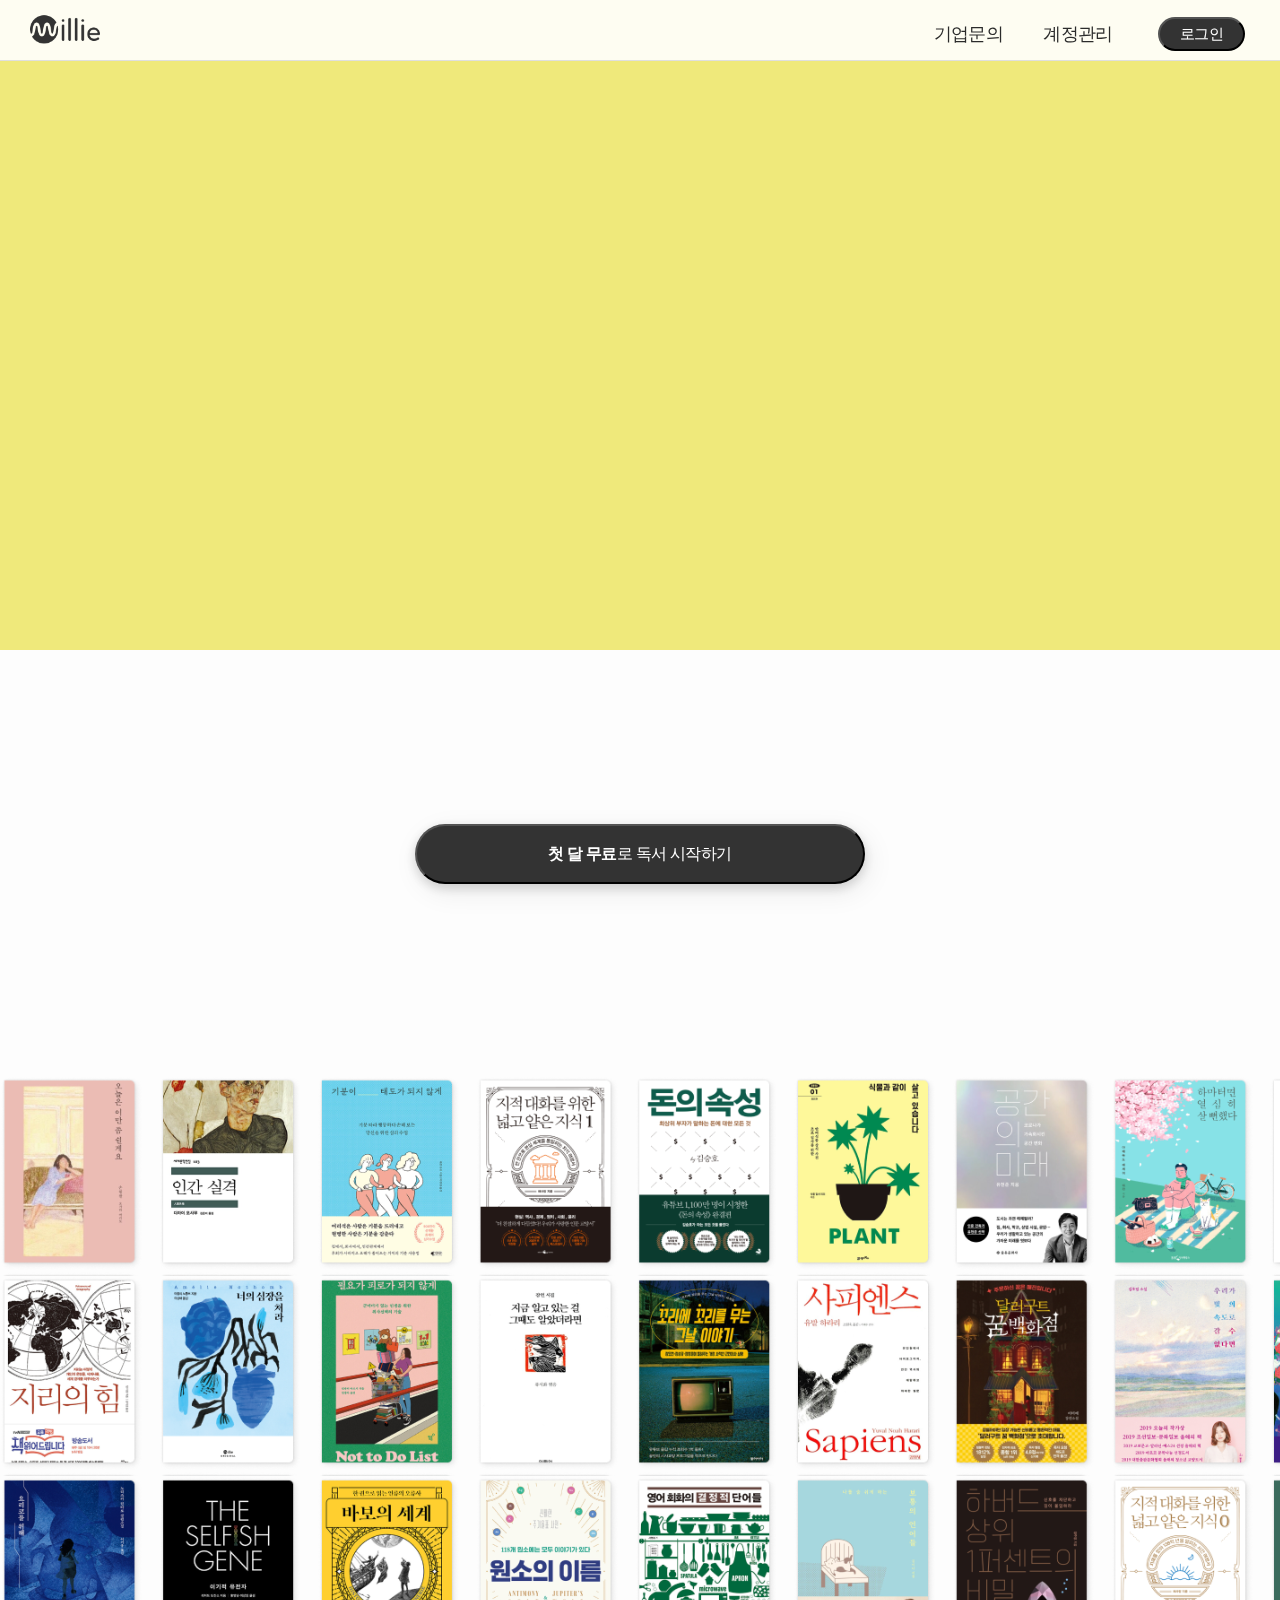
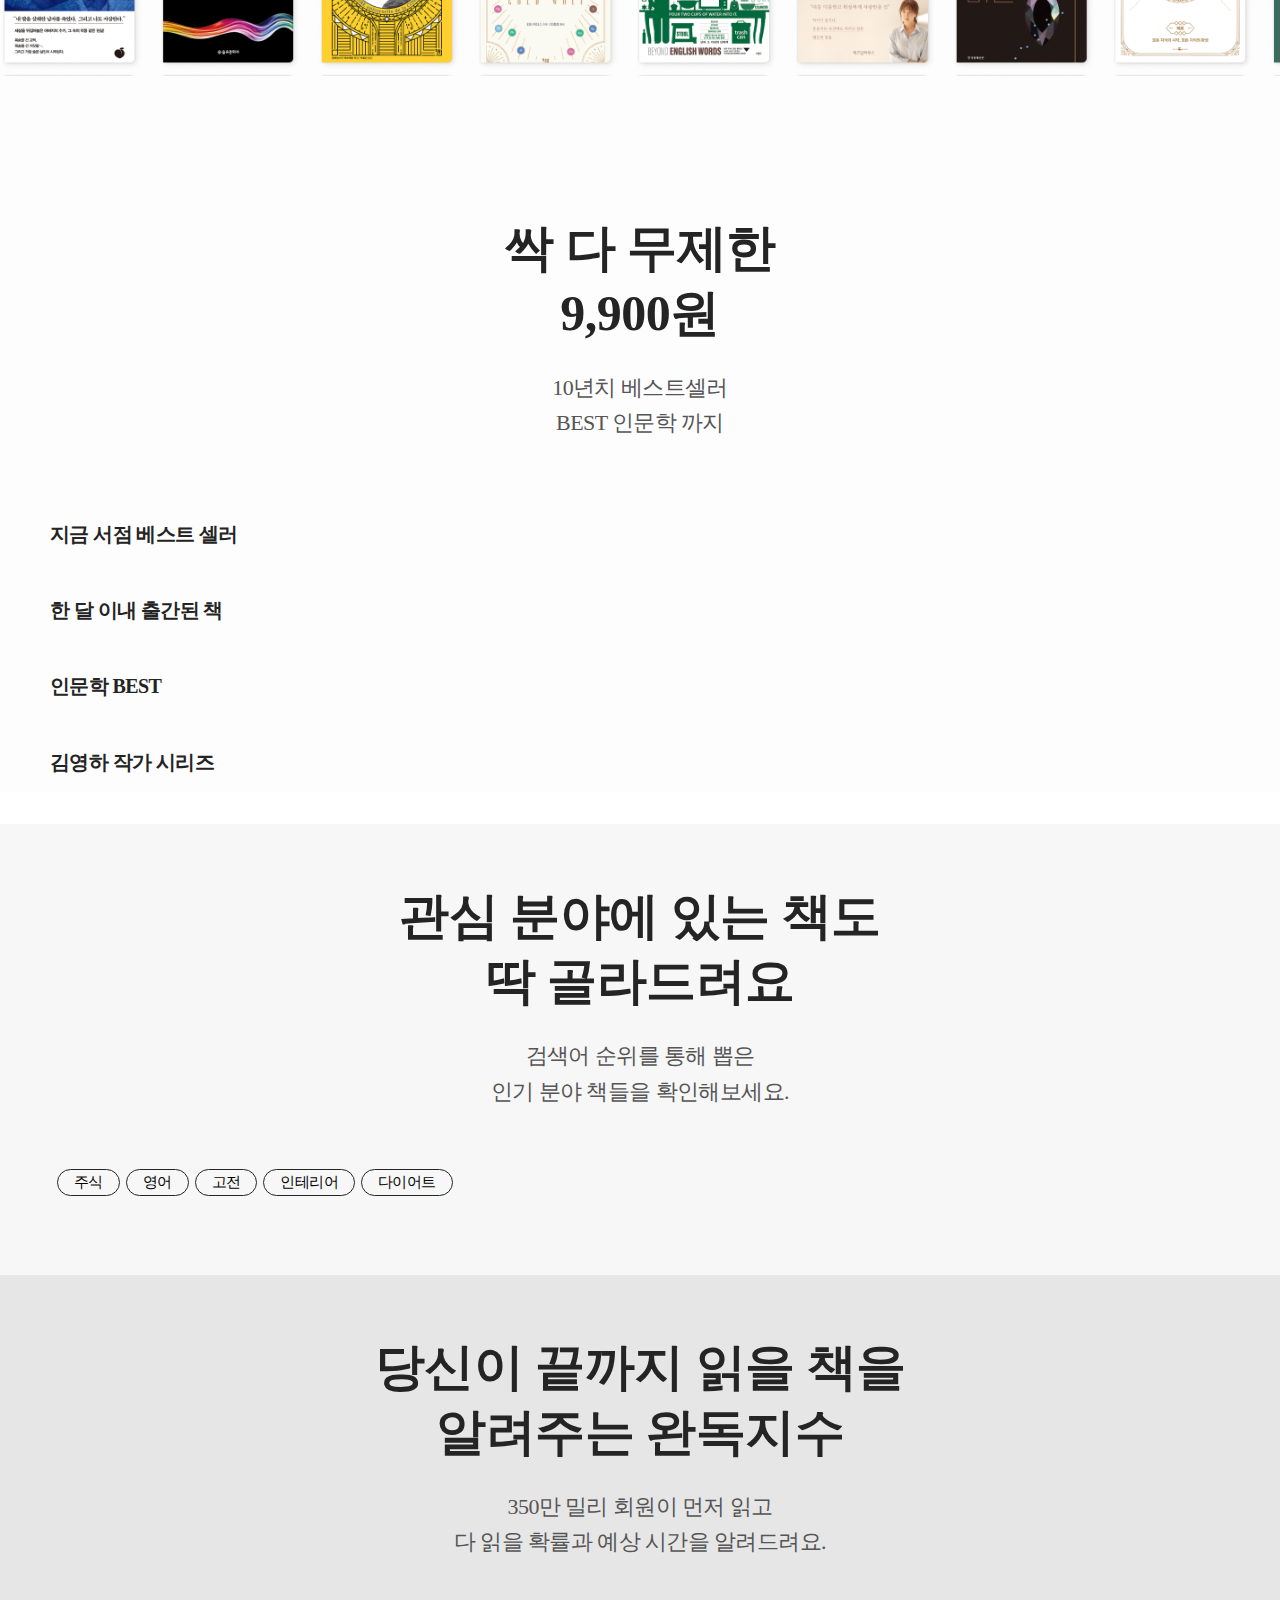
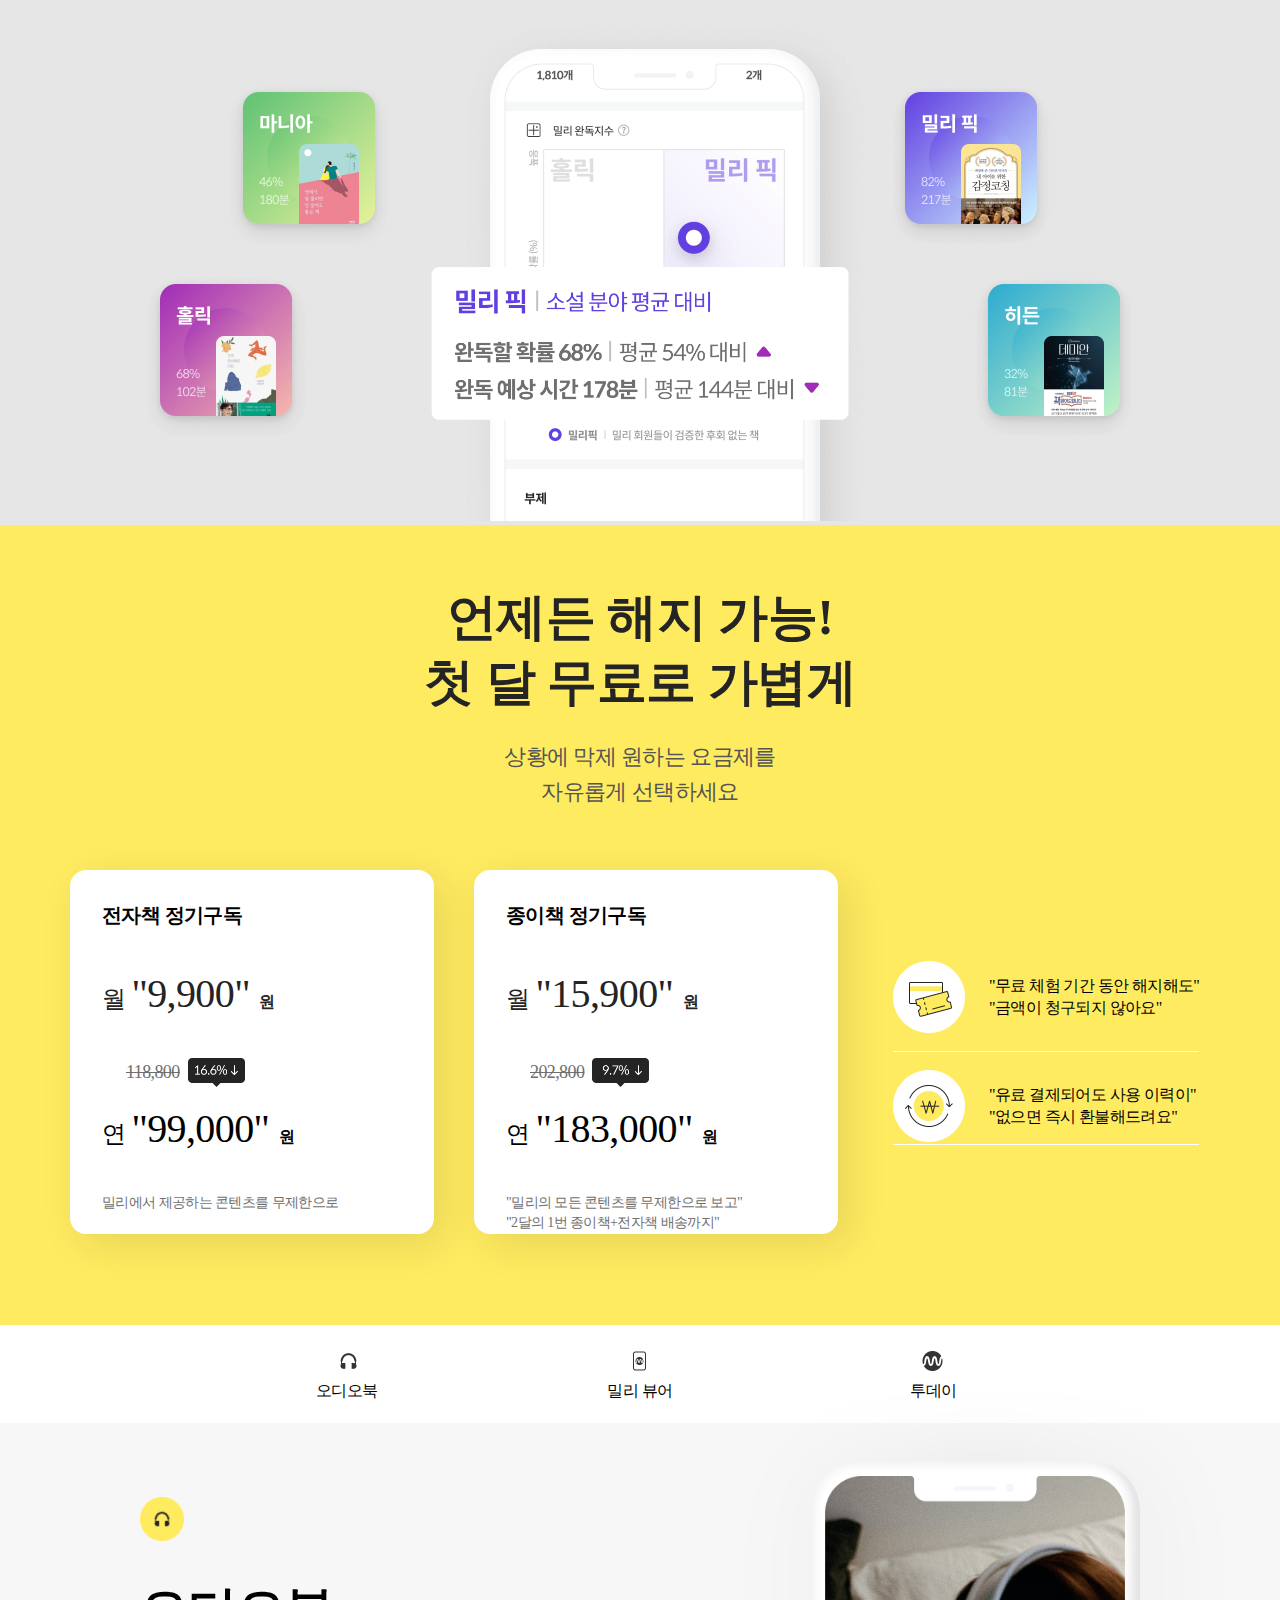
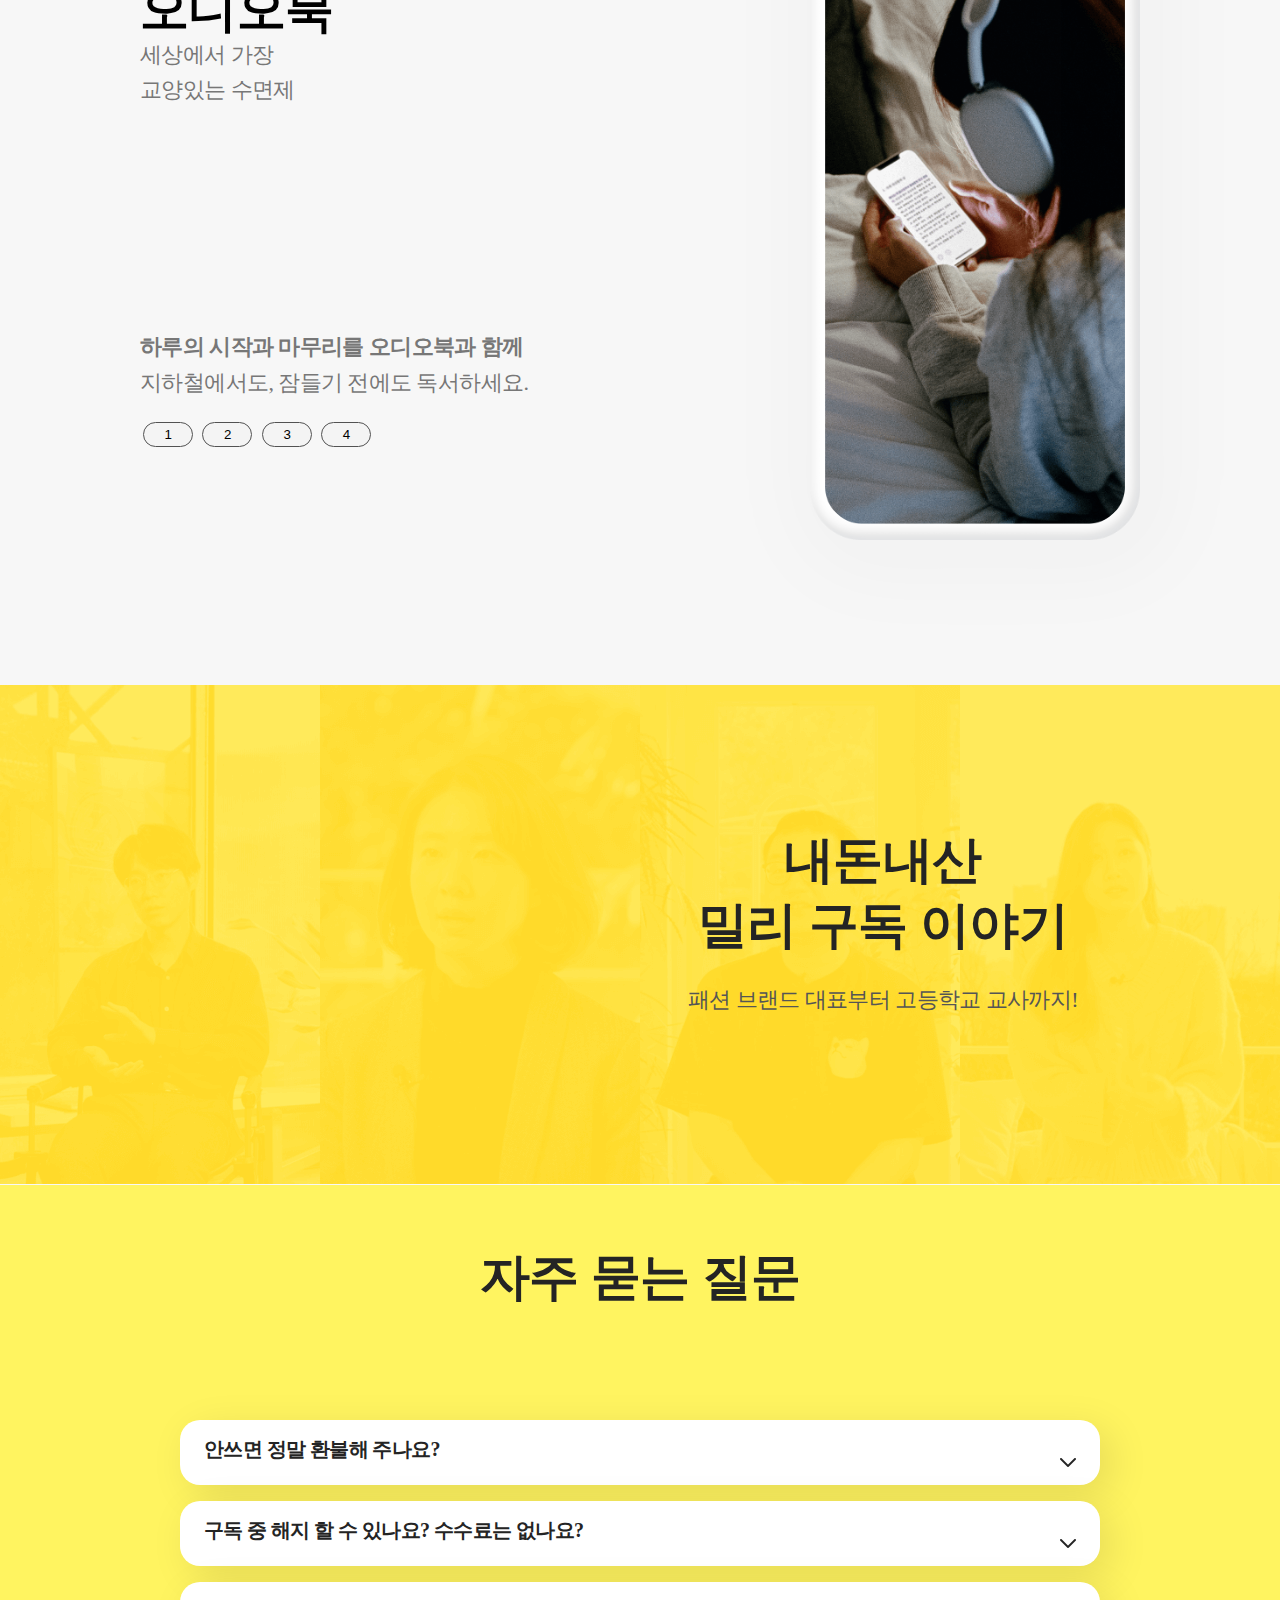
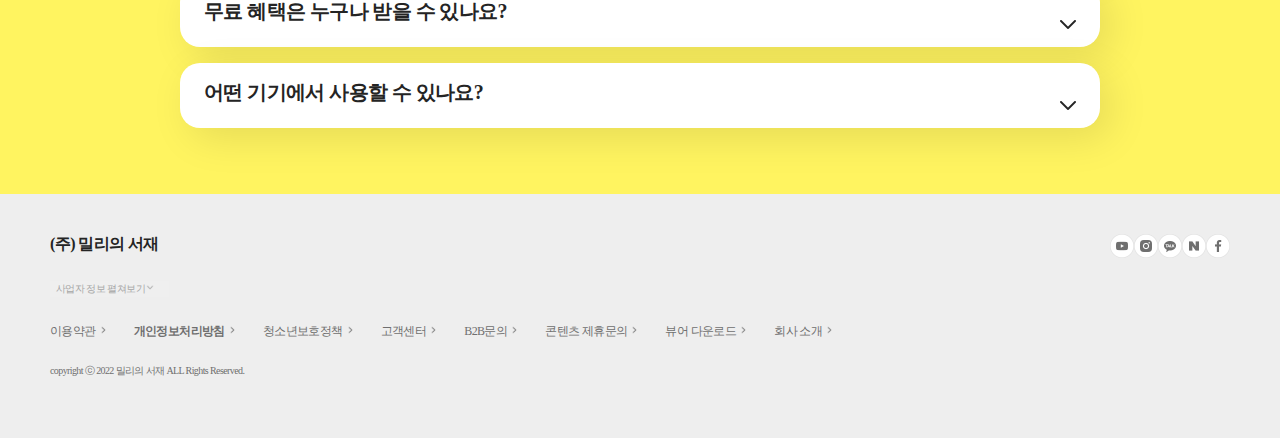
==== commit 403c1132: "0728" ====
--- a/index.html
+++ b/index.html
@@ -103,7 +103,7 @@
          <!--두 번재 page_panel2 무제한-->
          <div id="panel2_unlimited"  class="main_panel unlimited-page">
             <div class="contains panel2_wrap">
-                <div class="text-wrap text-wrap-delay">
+                <div class="text-wrap text-wrap2">
                     <h2 class="text1">
                         싹 다 무제한
                         <br>
@@ -197,7 +197,7 @@
           <!-- 세 번째 page_panel3-->
         <div id="panel3_categorize"  class="main_panel categorize-page">
             <div class="contains panel3_wrap">
-                <div class="text-wrap">
+                <div class="text-wrap text-wrap2">
                     <h2>
                         관심 분야에 있는 책도
                         <br>
@@ -285,207 +285,6 @@
                 </div>
             </div>
         </div>
-
-        <script>
-            $.ajax({
-                method: "GET",
-                url: "https://dapi.kakao.com/v3/search/book?target=title",
-                data: { query: "주식" },
-                headers: { Authorization:  "KakaoAK 3e2d6e6c457a4ca589f788c6ad891ab5"}
-            })
-                .done(function (msg) {
-
-                    var boxs = document.getElementsByClassName('slide_item');
-
-                    for (var i = 0; i < boxs.length; i++) {
-
-                        $(".slide-wrapper1 > .slide_item").eq(i).append('<a href="#">' + "<img src='" + msg.documents[i].thumbnail + "'/>" + "</a>");
-
-                        var str =msg.documents[i].title;
-                        var str2=str.substring(0,30);
-                        $(".slide-wrapper1 > .slide_item").eq(i).append("<h3>" + '<a href="">' + str2 + "</a>" + "</h3>");
-                        
-                        $(".slide-wrapper1 > .slide_item").eq(i).append("<h4>" +msg.documents[i].authors+ "</h4>");
-
-
-                        var str = msg.documents[i].contents;
-                        var str2 = str.substring(0, 60);
-
-                    }
-                });
-
-                $.ajax({
-                method: "GET",
-                url: "https://dapi.kakao.com/v3/search/book?target=title",
-                data: { query: "영어" },
-                headers: { Authorization:  "KakaoAK 3e2d6e6c457a4ca589f788c6ad891ab5"}
-            })
-                .done(function (msg) {
-
-                    var boxs = document.getElementsByClassName('slide_item');
-
-                    for (var i = 0; i < boxs.length; i++) {
-
-                        $(".slide-wrapper2 > .slide_item").eq(i).append('<a href="#">' + "<img src='" + msg.documents[i].thumbnail + "'/>" + "</a>");
-
-                        var str =msg.documents[i].title;
-                        var str2=str.substring(0,30);
-                        $(".slide-wrapper2 > .slide_item").eq(i).append("<h3>" + '<a href="">' + str2 + "</a>" + "</h3>");
-                        $(".slide-wrapper2 > .slide_item").eq(i).append("<h4>" +msg.documents[i].authors+ "</h4>");
-
-
-                        var str = msg.documents[i].contents;
-                        var str2 = str.substring(0, 60);
-
-                    }
-                });
-
-                $.ajax({
-                method: "GET",
-                url: "https://dapi.kakao.com/v3/search/book?target=title",
-                data: { query: "고전" },
-                headers: { Authorization:  "KakaoAK 3e2d6e6c457a4ca589f788c6ad891ab5"}
-            })
-                .done(function (msg) {
-
-                    var boxs = document.getElementsByClassName('slide_item');
-
-                    for (var i = 0; i < boxs.length; i++) {
-
-                        $(".slide-wrapper3 > .slide_item").eq(i).append('<a href="#">' + "<img src='" + msg.documents[i].thumbnail + "'/>" + "</a>");
-
-                         var str =msg.documents[i].title;
-                        var str2=str.substring(0,30);
-                        $(".slide-wrapper3 > .slide_item").eq(i).append("<h3>" + '<a href="">' + str2 + "</a>" + "</h3>");
-                        $(".slide-wrapper3 > .slide_item").eq(i).append("<h4>" +msg.documents[i].authors+ "</h4>");
-
-
-                        var str = msg.documents[i].contents;
-                        var str2 = str.substring(0, 60);
-
-                    }
-                });
-
-                $.ajax({
-                method: "GET",
-                url: "https://dapi.kakao.com/v3/search/book?target=title",
-                data: { query: "인테리어" },
-                headers: { Authorization:  "KakaoAK 3e2d6e6c457a4ca589f788c6ad891ab5"}
-            })
-                .done(function (msg) {
-
-                    var boxs = document.getElementsByClassName('slide_item');
-
-                    for (var i = 0; i < boxs.length; i++) {
-
-                        $(".slide-wrapper4 > .slide_item").eq(i).append('<a href="#">' + "<img src='" + msg.documents[i].thumbnail + "'/>" + "</a>");
-                        
-                        var str =msg.documents[i].title;
-                        var str2=str.substring(0,30);
-                        $(".slide-wrapper4 > .slide_item").eq(i).append("<h3>" + '<a href="">' + str2 + "</a>" + "</h3>");
-                        $(".slide-wrapper4 > .slide_item").eq(i).append("<h4>" +msg.documents[i].authors+ "</h4>");
-
-
-                        var str = msg.documents[i].contents;
-                        var str2 = str.substring(0, 60);
-
-                    }
-                });
-
-                $.ajax({
-                method: "GET",
-                url: "https://dapi.kakao.com/v3/search/book?target=title",
-                data: { query: "다이어트" },
-                headers: { Authorization:  "KakaoAK 3e2d6e6c457a4ca589f788c6ad891ab5"}
-            })
-                .done(function (msg) {
-
-                    var boxs = document.getElementsByClassName('slide_item');
-
-                    for (var i = 0; i < boxs.length; i++) {
-
-                        $(".slide-wrapper5 > .slide_item").eq(i).append('<a href="#">' + "<img src='" + msg.documents[i].thumbnail + "'/>" + "</a>");
-                        var str =msg.documents[i].title;
-                        var str2=str.substring(0,30);
-                        $(".slide-wrapper5 > .slide_item").eq(i).append("<h3>" + '<a href="">' + str2 + "</a>" + "</h3>");
-                        $(".slide-wrapper5 > .slide_item").eq(i).append("<h4>" +msg.documents[i].authors+ "</h4>");
-
-
-                        var str = msg.documents[i].contents;
-                        var str2 = str.substring(0, 60);
-
-                    }
-                });
-        </script>
-
-        <script>
-            
-            $(window).on("scroll",function(){
-                var ms=$("body, html").offset().top -100;
-
-                if($(window).scrollTop()>=ms){
-                    $('.slide-wrapper1').show();
-                    $('.slide-wrapper2').hide();
-                    $('.slide-wrapper3').hide();
-                    $('.slide-wrapper4').hide();
-                    $('.slide-wrapper5').hide();
-                }
-            });
-            
-            $(function(){
-                $('.btn1>button').click(function(){
-                    $('.btn1>button').addClass("btn_active");
-                    $('.btn2>button , .btn3>button , .btn4>button , .btn5>button').removeClass("btn_active");
-                    $('.slide-wrapper1').show();
-                    $('.slide-wrapper2').hide();
-                    $('.slide-wrapper3').hide();
-                    $('.slide-wrapper4').hide();
-                    $('.slide-wrapper5').hide();
-
-                });
-                $('.btn2>button').click(function(){
-                    $('.btn2>button').addClass("btn_active");
-                    $('.btn1>button , .btn3>button , .btn4>button , .btn5>button').removeClass("btn_active");
-                    $('.slide-wrapper2').show();
-                    $('.slide-wrapper1').hide();
-                    $('.slide-wrapper3').hide();
-                    $('.slide-wrapper4').hide();
-                    $('.slide-wrapper5').hide();
-
-                });
-                $('.btn3>button').click(function(){
-                    $('.btn3>button').addClass("btn_active");
-                    $('.btn1>button , .btn2>button , .btn4>button , .btn5>button').removeClass("btn_active");
-                    $('.slide-wrapper3').show();
-                    $('.slide-wrapper1').hide();
-                    $('.slide-wrapper2').hide();
-                    $('.slide-wrapper4').hide();
-                    $('.slide-wrapper5').hide();
-
-                });
-                $('.btn4>button').click(function(){
-                    $('.btn4>button').addClass("btn_active");
-                    $('.btn1>button , .btn2>button , .btn3>button , .btn5>button').removeClass("btn_active");
-                    $('.slide-wrapper4').show();
-                    $('.slide-wrapper1').hide();
-                    $('.slide-wrapper2').hide();
-                    $('.slide-wrapper3').hide();
-                    $('.slide-wrapper5').hide();
-
-                });
-                $('.btn5>button').click(function(){
-                    $('.btn5>button').addClass("btn_active");
-                    $('.btn1>button , .btn2>button , .btn3>button , .btn4>button').removeClass("btn_active");
-                    $('.slide-wrapper5').show();
-                    $('.slide-wrapper1').hide();
-                    $('.slide-wrapper2').hide();
-                    $('.slide-wrapper3').hide();
-                    $('.slide-wrapper4').hide();
-
-                });
-            })
-        </script>
-        
         <!--//page_panel3-->
 
          <!-- 네 번째 page_panel4-->
@@ -645,8 +444,8 @@
                     </ul>
                 </div>
                 <div class="content-wrap">
-                    <div class="introduce">
-                        <div class="text-wrap audiobook">
+                    <div class="introduce content-audio">
+                        <div class="text-wrap">
                             <img src="images/main/audio-img.png" alt="audio" class="audio">
                             <h2>오디오북</h2>
                             <p class="p1">
@@ -658,71 +457,98 @@
                                 <b>하루의 시작과 마무리를 오디오북과 함께</b> <br>
                                 지하철에서도, 잠들기 전에도 독서하세요.
                             </p>
-
                             <div class="tap_btn">
                                 <button class="t_btn1">1</button>
                                 <button class="t_btn2">2</button>
                                 <button class="t_btn3">3</button>
                                 <button class="t_btn4">4</button>
-                            
-                            </div>
-                        </div>
-                            <div class="phone-wrap">
-                                <div class="phone-shape">
-                                    <img src="images/main/phone.png" alt="밀리오디오북">
-                                </div>
-                                <div class="phone-contents">
-                                    <div class="phone_slide">
-                                        
-                                            <img src="images/main/ph_slide1.png" alt="">
-
-                                           
-                                            <video src="images/main/viewer_system2.mp4" class="v_img" style="width:330px"; autoplay="autoplay" preload="auto" muted="muted" loop="loop" ></video>
-                                        
-                                        
-                                            <img src="images/main/ph_slide3.png" alt="">
-
-                                       
-                                       
-                                            <img src="images/main/ph_slide4.png" alt="">
-                                        
-                                    </div>
-                                </div>
-                            </div>
+                            </div>
+                        </div>
+                        <div class="phone-wrap">
+                            <div class="phone-shape">
+                                <img src="images/main/phone.png" alt="밀리오디오북">
+                            </div>
+                            <div class="phone-contents">
+                                <div class="phone_slide">
+
+                                    <div><img src="images/main/ph_slide1.png" alt=""></div>
+                                    <div><video src="images/main/viewer_system2.mp4" class="v_img" style="width:330px"; autoplay="autoplay" preload="auto" muted="muted" loop="loop" ></video></div>
+                                    <div><img src="images/main/ph_slide3.png" alt=""></div>
+                                    <div><img src="images/main/ph_slide4.png" alt=""></div>
+                                </div>
+                            </div>
+                        </div>
+                    </div>    
+                    <div class="introduce content-viwer" style="display: none;">
+                        <div class="text-wrap">
+                            <img src="images/main/viwer-img.png" alt="audio" class="audio">
+                            <h2>밀리뷰어</h2>
+                            <p class="p1">
+                                독서를 위한 가장
+                                <br>
+                                완벽한 도구
+                            </p>
+                            <p class="p2">
+                                <b>시선추적기능</b> <br>
+                                눈동자로 페이지를 넘길 수 있어요
+                            </p>
+                            <div class="tap_btn">
+                                <button class="t_btn1">1</button>
+                                <button class="t_btn2">2</button>
+                                <button class="t_btn3">3</button>
+                                <button class="t_btn4">4</button>
+                            </div>
+                        </div>
+                        <div class="phone-wrap">
+                            <div class="phone-shape">
+                                <img src="images/main/phone.png" alt="밀리오디오북">
+                            </div>
+                            <div class="phone-contents">
+                                <div class="phone_slide">
+                                    <video src="images/main/viwer_1.mp4" class="v_img" style="width:330px"; autoplay="autoplay" preload="auto" muted="muted" loop="loop" ></video>
+                                        <video src="images/main/viewer_system2.mp4" class="v_img" style="width:330px"; autoplay="autoplay" preload="auto" muted="muted" loop="loop" ></video>
+                                        <video src="images/main/viwer_3.mp4" class="v_img" style="width:330px"; autoplay="autoplay" preload="auto" muted="muted" loop="loop" ></video>
+                                        <video src="images/main/viwer4.mp4" class="v_img" style="width:330px"; autoplay="autoplay" preload="auto" muted="muted" loop="loop" ></video>
+                                </div>
+                            </div>
+                        </div>
+                    </div>    
+                    <div class="introduce content-today" style="display: none;">
+                        <div class="text-wrap">
+                            <img src="images/main/today-img.png" alt="audio" class="audio">
+                            <h2>투데이</h2>
+                            <p class="p1">
+                                쓱-훑어만 봐도
+                                <br>
+                                독서 트렌드를 한 눈에
+                            </p>
+                            <p class="p2">
+                                <b>당신을 위한 추천</b> <br>
+                                키워드로 한 눈에 정리한 추천 도서
+                            </p>
+                            <div class="tap_btn">
+                                <button class="t_btn1">1</button>
+                                <button class="t_btn2">2</button>
+                                <button class="t_btn3">3</button>
+                            </div>
+                        </div>
+                        <div class="phone-wrap">
+                            <div class="phone-shape">
+                                <img src="images/main/phone.png" alt="밀리오디오북">
+                            </div>
+                            <div class="phone-contents">
+                                <div class="phone_slide">
+                                        <img src="images/main/today_1.PNG" alt="">
+                                        <img src="images/main/today_2.PNG" alt="">
+                                        <img src="images/main/today_3.PNG" alt="">
+                                </div>
+                            </div>
+                        </div>
                     </div>    
                 </div>     
          </div>
          <!--//page_panel6-->
 
-         <script>
-            $(function(){
-                $(".tap_btn > button:nth-of-type(1)").click(function(){
-                    $(".phone-contents>.phone_slide>img").animate({top:0},"fast");
-                    $(".p2").html("<b>하루의 시작과 마무리를 오디오북과 함께</b>" + "<br/>" + "지하철에서도, 잠들기 전에도 독서하세요");
-                    $(".tap_btn>button").removeClass("btn_phone");
-                    $(".t_btn1").addClass("btn_phone");
-                });
-                $(".tap_btn > button:nth-of-type(2)").click(function(){
-                    $(".phone-contents>.phone_slide>.v_img").animate({top:-740},"fast");
-                    $(".p2").html("귀로 듣다가 눈으로도 같이 보면" + "<br/>" + "더 내용이 잘 이해돼요");
-                    $(".tap_btn>button").removeClass("btn_phone");
-                    $(".t_btn2").addClass("btn_phone");
-                });
-                $(".tap_btn > button:nth-of-type(3)").click(function(){
-                    $(".phone-contents>.phone_slide>img").animate({top:-1480},"fast");
-                    $(".p2").html("30분만에 책 요약" + "<br/>" + "핵심만 쏙 골라 읽어주는 오디오북");
-                    $(".tap_btn>button").removeClass("btn_phone");
-                    $(".t_btn3").addClass("btn_phone");
-                });
-                $(".tap_btn > button:nth-of-type(4)").click(function(){
-                    $(".phone-contents>.phone_slide>img").animate({top:-2160},"fast");
-                    $(".p2").html("이제훈부터 옥주현까지" + "<br/>" + "셀럽이 읽어주는 오디오북");
-                    $(".tap_btn>button").removeClass("btn_phone");
-                    $(".t_btn4").addClass("btn_phone");
-                });
-
-            });
-         </script>
 
           <!-- 일곱 번째 page_panel7-->
         <div id="panel7_review"  class="main_panel">
@@ -730,7 +556,10 @@
                 <img src="images/main/review-bg.png" alt="" class="review-bg">
                 <div class="contains section-wrap">
                     <div class="review-video">
-                        <img src="images/main/youtube_poster.png" alt="">
+                        <iframe width="473" height="841" src="https://www.youtube.com/embed/m_rkxdWkgFI"
+                        title="독서와 친해진 방법 알려드림! 배우 하영원님 솔직후기 - 클릭 한 번이면 책을 읽을 수 있으니까! [ 당신의 일상을 1밀리+ ]" 
+                        allow="accelerometer; autoplay; clipboard-write; encrypted-media; gyroscope; picture-in-picture"
+                        allowfullscreen></iframe>
                     </div>
                     <div class="text-wrap">
                         <h2>내돈내산
@@ -806,12 +635,6 @@
             </div>
          </div>
          <!--//page_panel8-->
-
-         <script>
-           $('.down').click(function(){
-            $(this).parent().siblings().slideToggle();
-           })
-         </script>
     </div>
     <!--//contents-->
 
@@ -859,17 +682,5 @@
         </button>
    
 </body>
-<script>
-    $(function(){
-        $('.text_wrap').css("transform","translateY(0px)").css("opacity","1");
-
-        $(window).scroll(function(){
-            var ws=$(this).scrollTop();
-
-            if(ws>700){
-                $('.text_wrap').css("transform","translateY(0px)").css("opacity","1");
-            }
-        });
-    });
-</script>
+
 </html>--- a/css/common.css
+++ b/css/common.css
@@ -163,4 +163,17 @@
   background-color: #333 !important;
   color: #dfdfdf !important;
   transition: all 0.9s ease;
+}
+
+.tap_on {
+  width: -webkit-max-content;
+  width: -moz-max-content;
+  width: max-content;
+  background-color: rgb(245, 245, 245);
+}
+
+.text_wrap {
+  transform: translateY(100px);
+  transition: all 2s ease;
+  opacity: 0;
 }--- a/css/contents.css
+++ b/css/contents.css
@@ -366,11 +366,16 @@
   font-family: "Cafe24Ssurround";
 }
 #panel4_reading .reading-wrap {
-  padding: 40px 24px 0;
+  padding: 0px 24px 0;
 }
 #panel4_reading .reading-wrap .content-wrap {
+  position: relative;
   max-width: 834px;
   margin: 0 auto;
+}
+#panel4_reading .reading-wrap .content-wrap .card-wrap {
+  margin: 0 auto;
+  height: auto;
 }
 #panel4_reading .reading-wrap .content-wrap .card-wrap .card01 {
   left: -10%;
@@ -665,27 +670,32 @@
   flex-direction: row;
   padding: 0 200px;
 }
-#panel6_content .tap-wrap ul .t_3 {
-  margin-left: 10px;
-}
-#panel6_content .tap-wrap ul li {
+#panel6_content .tap-wrap li {
   cursor: pointer;
-  padding: 34px 16px 33px;
+  padding: 34px 16px 0px;
   text-align: center;
   position: relative;
   flex: 1;
   border: none;
   text-align: center;
-  margin-top: 2%;
-}
-#panel6_content .tap-wrap ul li img {
+  line-height: 400%;
+}
+#panel6_content .tap-wrap li .t_3 {
+  margin-left: 10px;
+}
+#panel6_content .tap-wrap li img {
   width: 24px;
   height: 24px;
   position: absolute;
-  margin-top: -30px;
+  margin-top: -10px;
   margin-left: 20px;
 }
-#panel6_content .introduce {
+
+.content-audio, .content-today {
+  display: none;
+}
+
+.introduce {
   width: 1000px;
   margin: 0 auto;
   display: flex;
@@ -693,32 +703,32 @@
   padding: 74px 90px;
   font-family: "Pretendard";
 }
-#panel6_content .introduce .text-wrap {
+.introduce .text-wrap {
   flex: 1;
   margin-bottom: 30%;
   position: relative;
   min-width: 171px;
 }
-#panel6_content .introduce .text-wrap .audio {
+.introduce .text-wrap .audio {
   width: 44px;
   height: 44px;
 }
-#panel6_content .introduce .text-wrap h2 {
+.introduce .text-wrap h2 {
   font-size: 49px;
   line-height: 20%;
   font-weight: bold;
   letter-spacing: -0.6px;
 }
-#panel6_content .introduce .text-wrap p {
+.introduce .text-wrap p {
   font-size: 22px;
   line-height: 160%;
   letter-spacing: -0.6px;
   color: #777;
 }
-#panel6_content .introduce .text-wrap .p2 {
+.introduce .text-wrap .p2 {
   padding: 200px 0px 0px 0px;
 }
-#panel6_content .introduce .text-wrap .tap_btn button {
+.introduce .text-wrap .tap_btn button {
   width: 50px;
   height: 25px;
   margin: 0 3px;
@@ -726,22 +736,22 @@
   background: rgba(230, 230, 230, 0.1);
   border: 1px solid rgb(82, 82, 82);
 }
-#panel6_content .introduce .phone-wrap {
+.introduce .phone-wrap {
   box-sizing: border-box;
 }
-#panel6_content .introduce .phone-wrap .phone-shape {
+.introduce .phone-wrap .phone-shape {
   margin-top: -240px;
   position: relative;
   z-index: 10;
   max-width: 330px;
   filter: drop-shadow(10px 10px 40px rgba(0, 0, 0, 0.1));
 }
-#panel6_content .introduce .phone-wrap img, #panel6_content .introduce .phone-wrap video {
+.introduce .phone-wrap img, .introduce .phone-wrap video, .introduce .phone-wrap div {
   position: relative;
   z-index: 1000;
   width: 330px;
 }
-#panel6_content .introduce .phone-wrap .phone-contents {
+.introduce .phone-wrap .phone-contents {
   position: absolute;
   width: 330px;
   height: 670px;
@@ -770,6 +780,12 @@
 #panel7_review .section-wrap .review-video {
   cursor: pointer;
   margin-top: -88px;
+  border: none;
+}
+#panel7_review .section-wrap .review-video iframe {
+  width: 400px;
+  height: 400px;
+  border: none;
 }
 #panel7_review .section-wrap .text-wrap {
   padding-top: 80px;
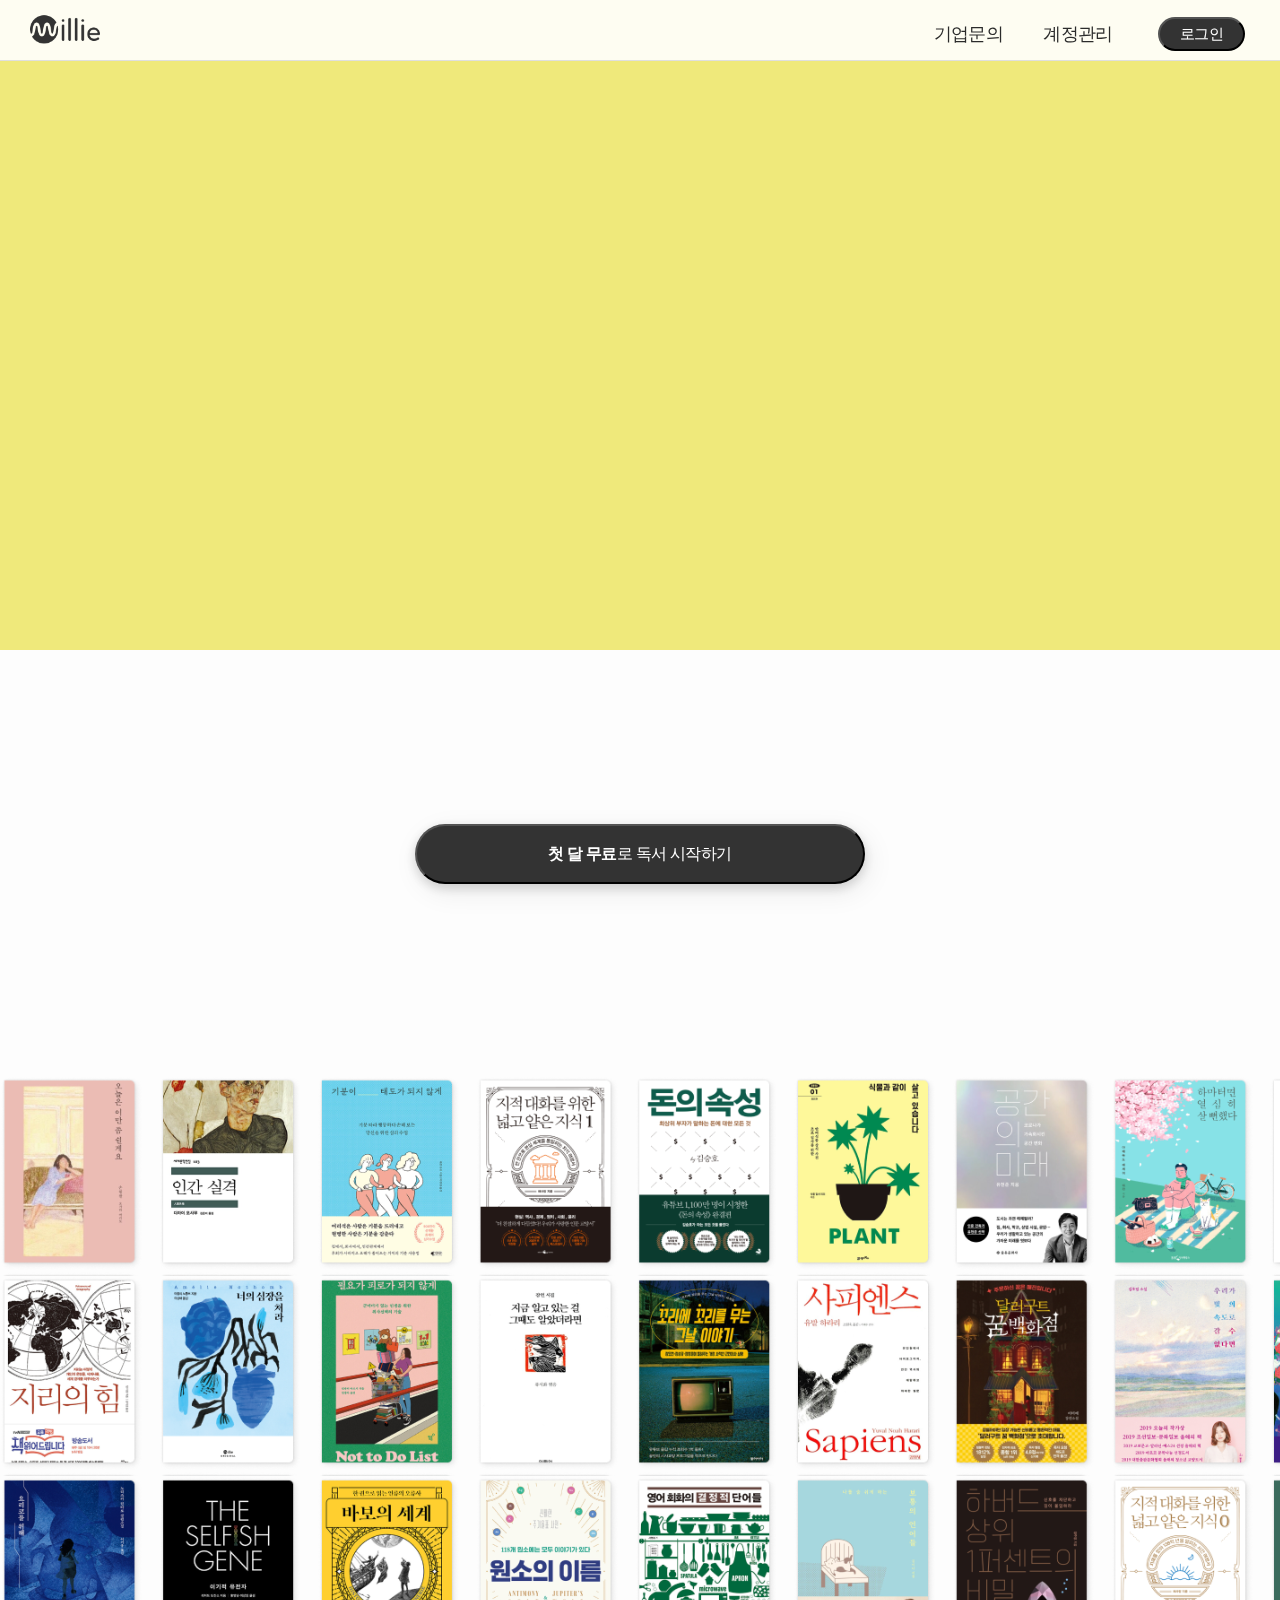
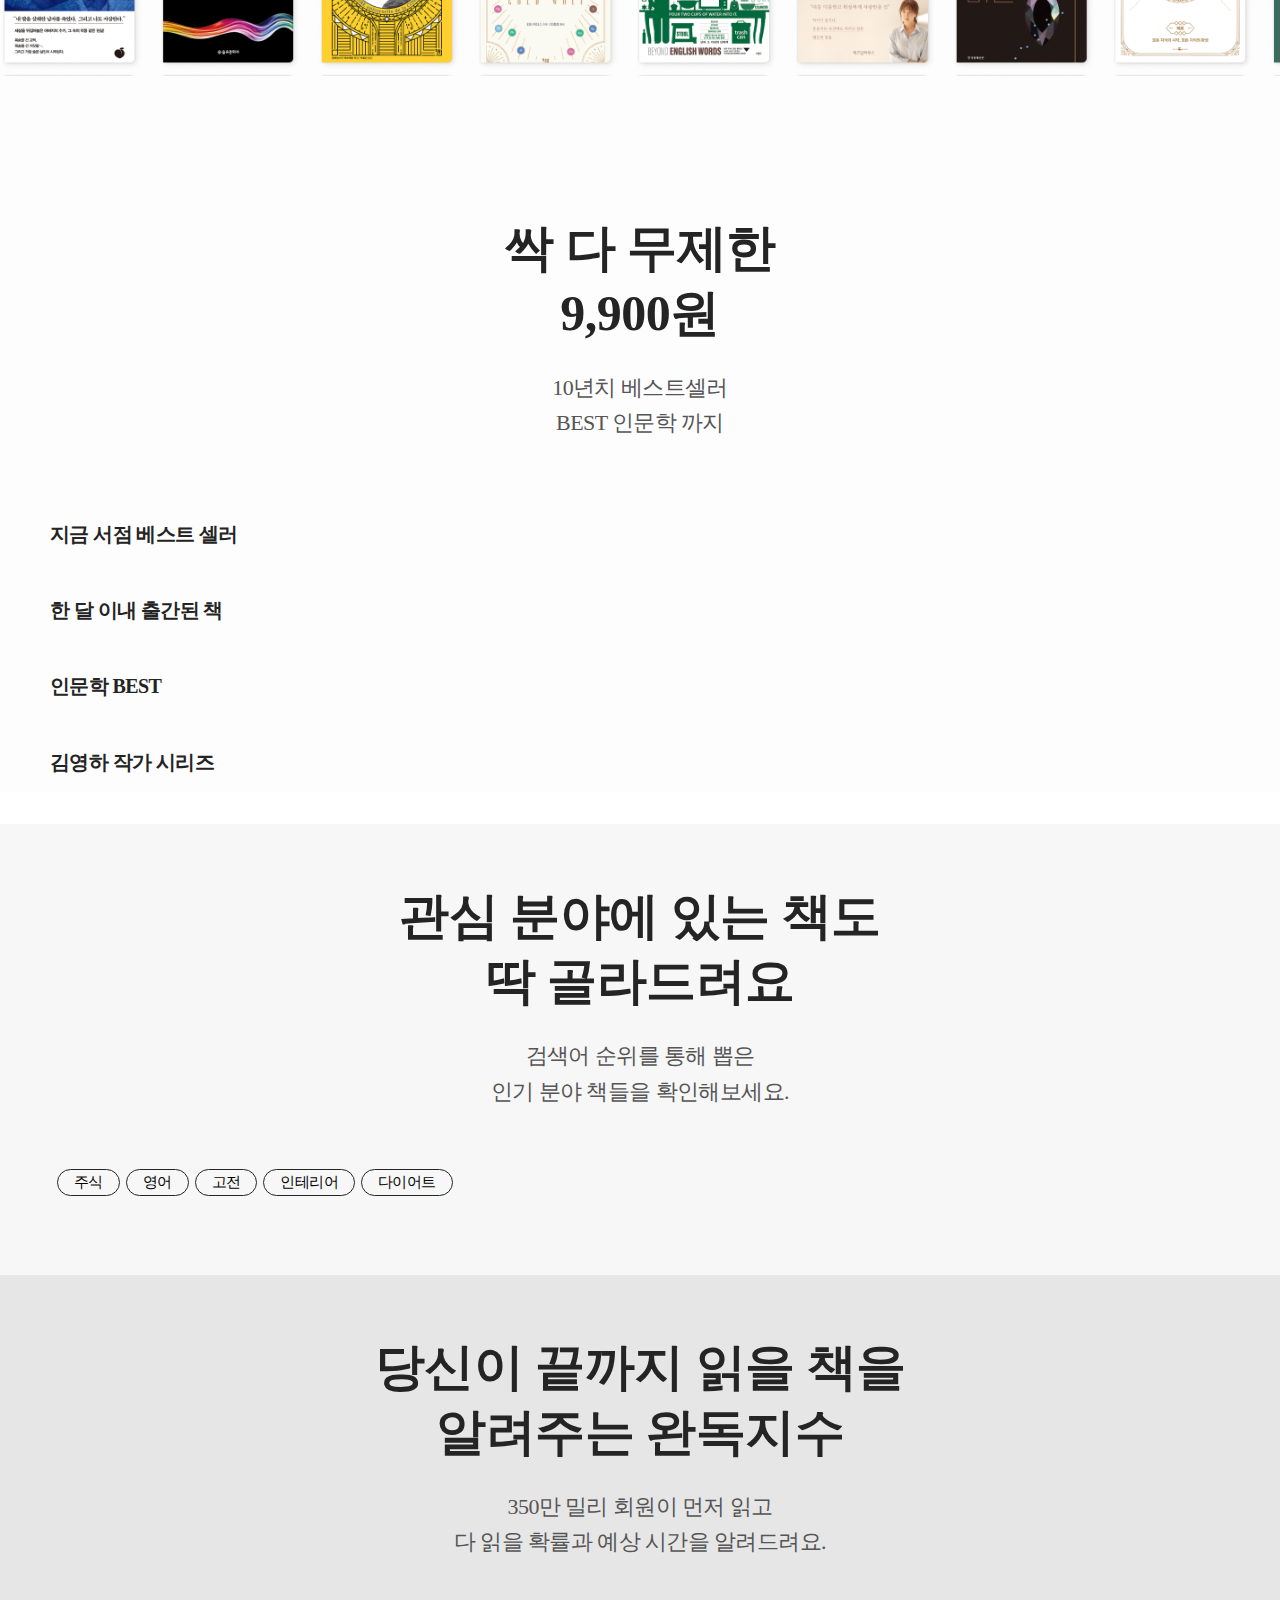
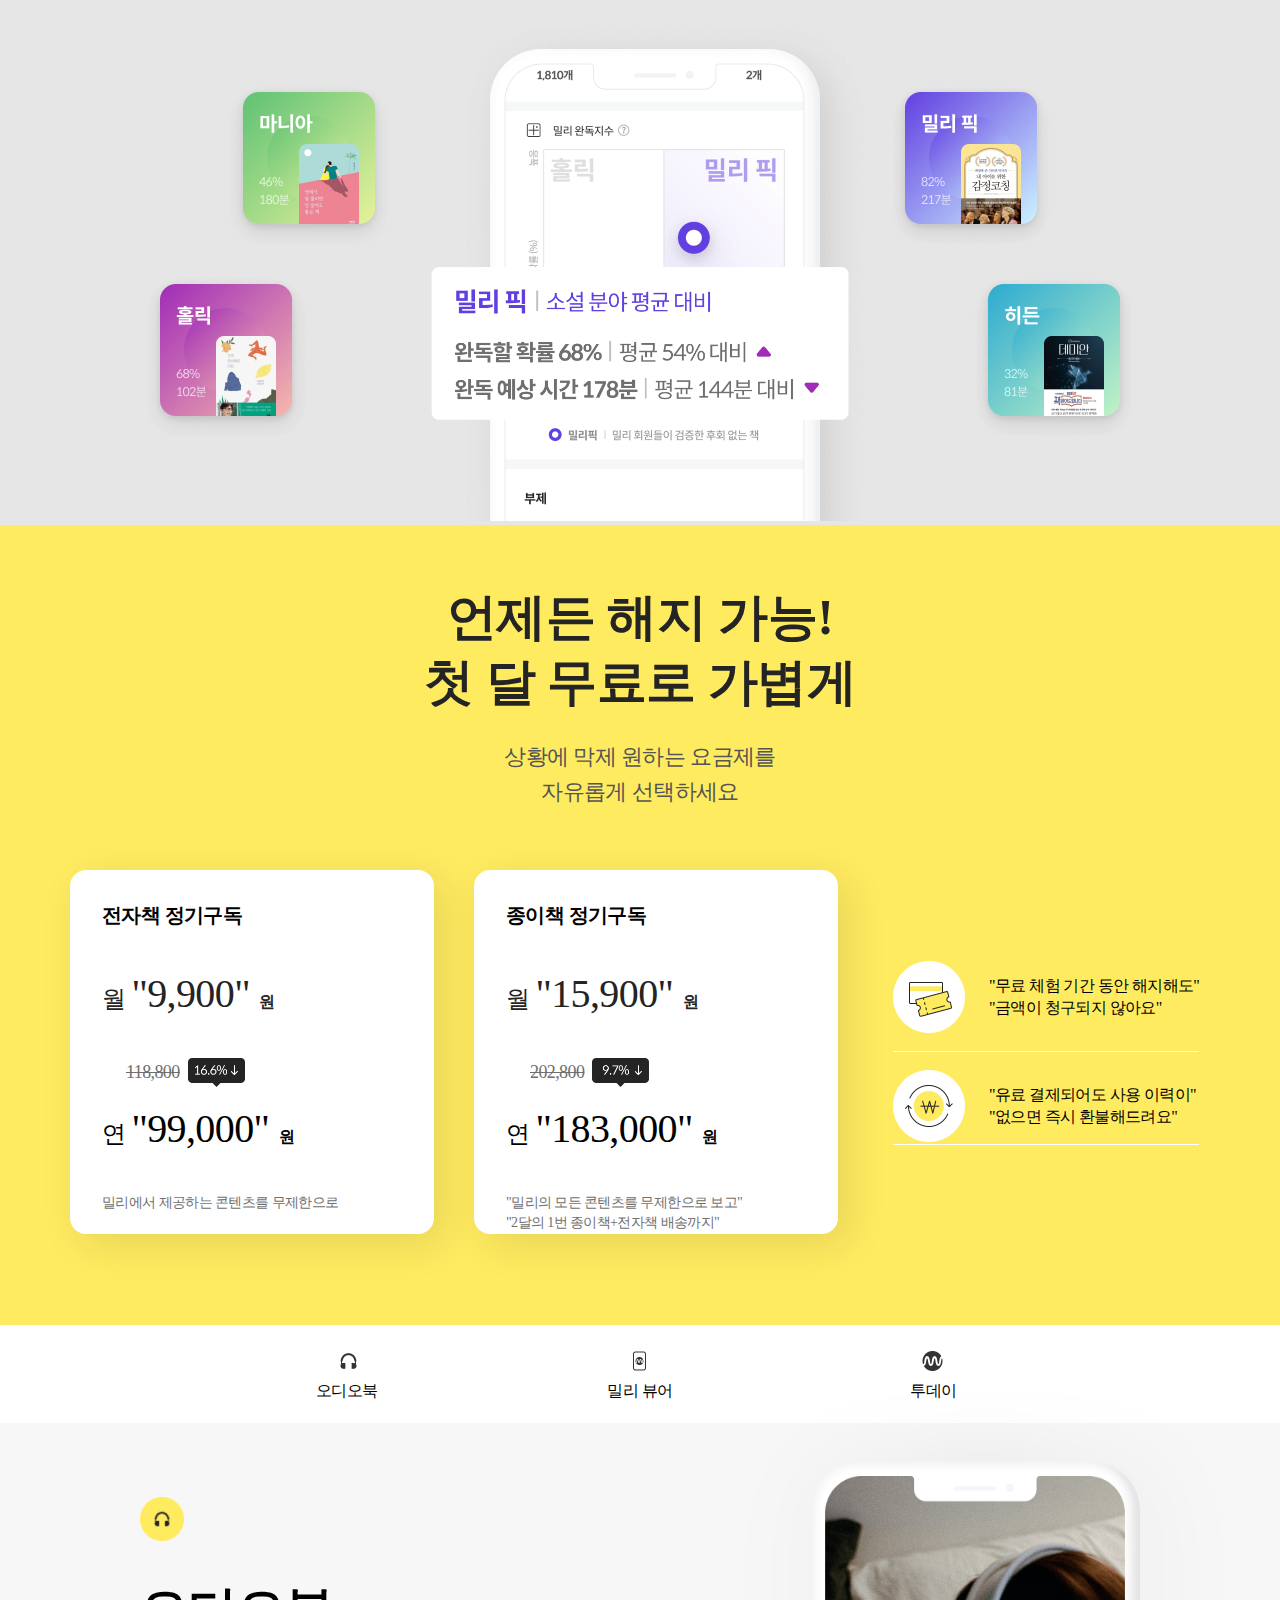
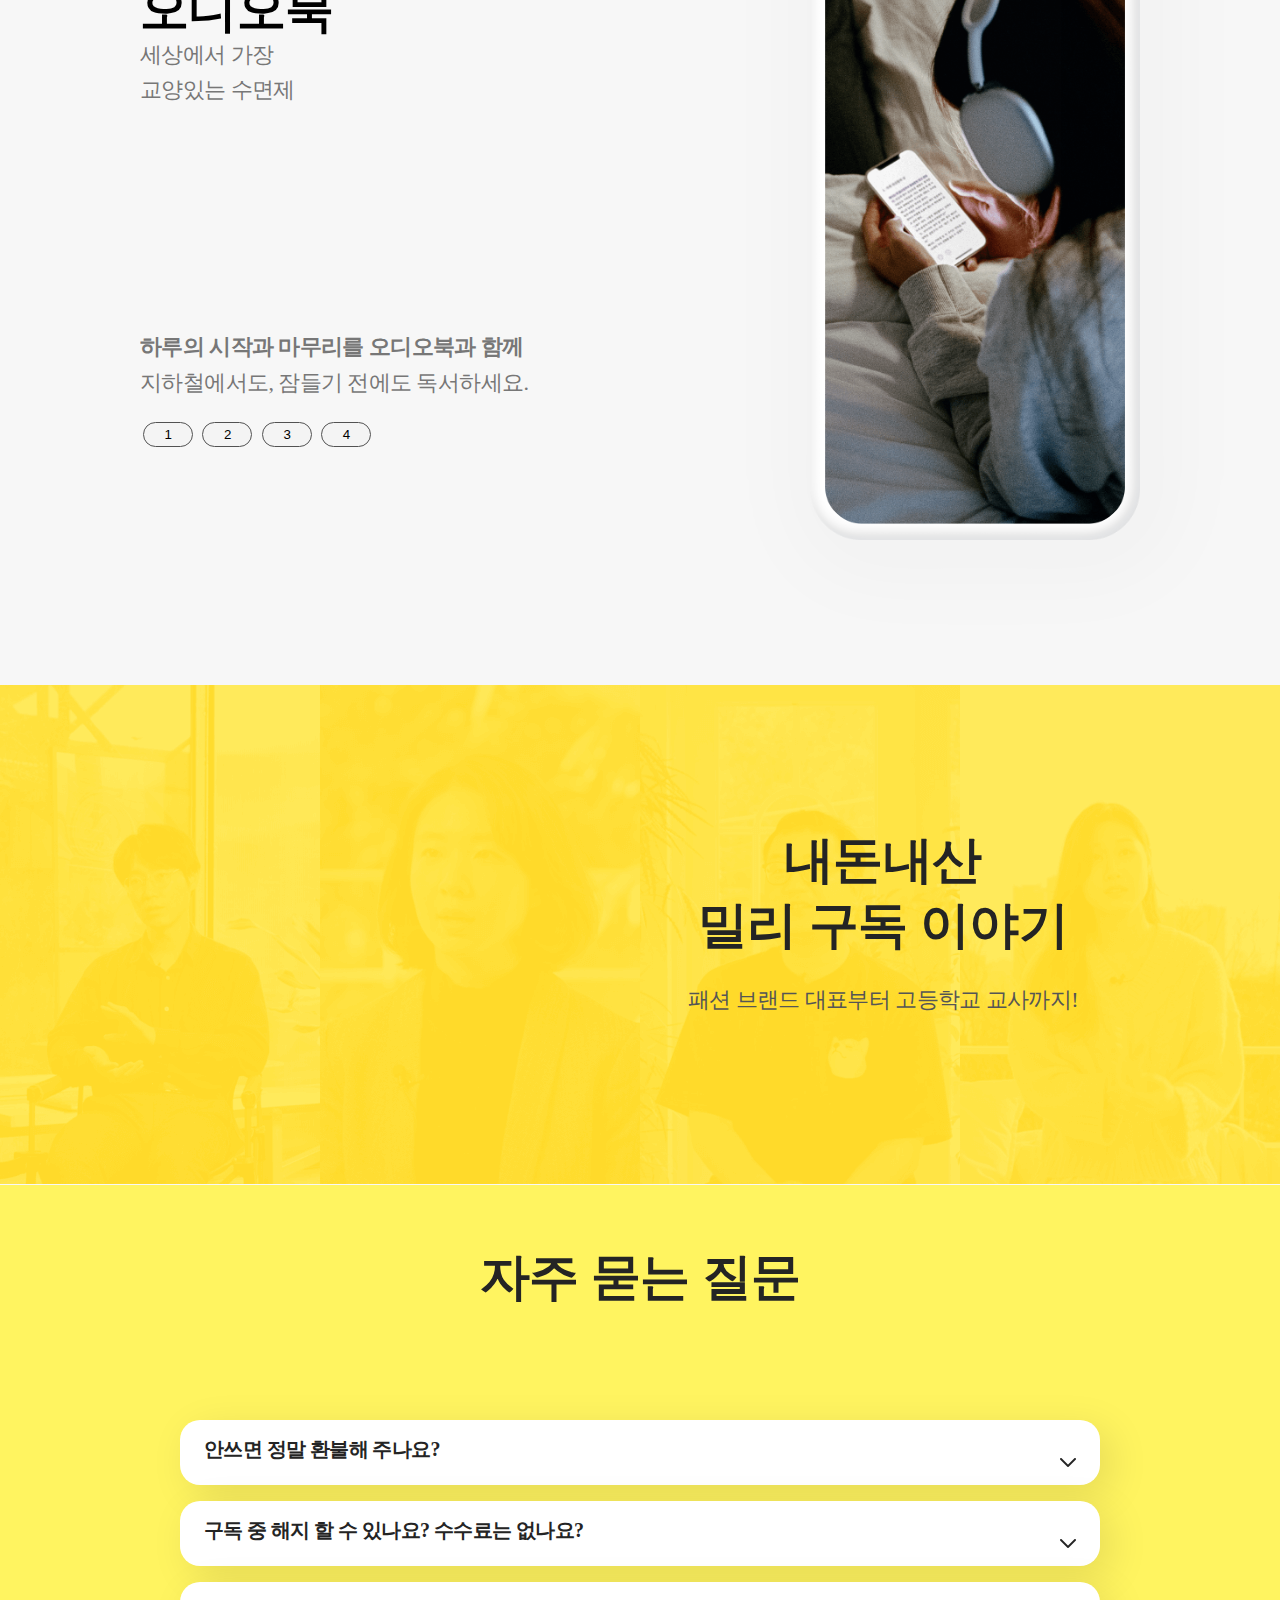
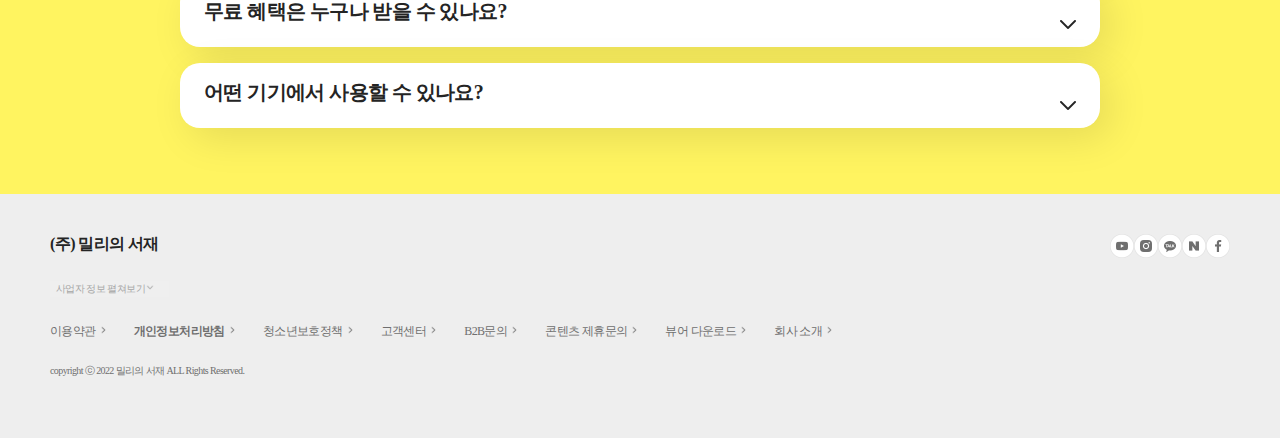
==== commit 5cc4356d: "0810" ====
--- a/index.html
+++ b/index.html
@@ -4,7 +4,7 @@
     <meta charset="UTF-8">
     <meta http-equiv="X-UA-Compatible" content="IE=edge">
     <meta name="viewport" content="width=device-width, initial-scale=1.0">
-    <title>library</title>
+    <title>브랜드｜밀리의 서재</title>
 
     <link rel="stylesheet" href="css/common.css">
     <link rel="stylesheet" href="css/contents.css">
@@ -32,10 +32,10 @@
         <div class="gnb">
             <ul>
                 <li class="gnb1">
-                    <a href="#"><span>기업문의</span></a>
+                    <a href="detail.book.html"><span>기업문의</span></a>
                 </li>
                 <li class="gnb2">
-                    <a href="#">계정관리</a>
+                    <a href="detail.book.html">계정관리</a>
                 </li>
             </ul>
             <button class="login">로그인</button>
@@ -471,10 +471,10 @@
                             <div class="phone-contents">
                                 <div class="phone_slide">
 
-                                    <div><img src="images/main/ph_slide1.png" alt=""></div>
-                                    <div><video src="images/main/viewer_system2.mp4" class="v_img" style="width:330px"; autoplay="autoplay" preload="auto" muted="muted" loop="loop" ></video></div>
-                                    <div><img src="images/main/ph_slide3.png" alt=""></div>
-                                    <div><img src="images/main/ph_slide4.png" alt=""></div>
+                                   <img src="images/main/ph_slide1.png" alt="">
+                                    <video src="images/main/viewer_system2.mp4" class="v_img" style="width:330px" autoplay="autoplay" preload="auto" muted="muted" loop="loop" ></video>
+                                   <img src="images/main/ph_slide3.png" alt="">
+                                  <img src="images/main/ph_slide4.png" alt="">
                                 </div>
                             </div>
                         </div>
@@ -505,10 +505,10 @@
                             </div>
                             <div class="phone-contents">
                                 <div class="phone_slide">
-                                    <video src="images/main/viwer_1.mp4" class="v_img" style="width:330px"; autoplay="autoplay" preload="auto" muted="muted" loop="loop" ></video>
-                                        <video src="images/main/viewer_system2.mp4" class="v_img" style="width:330px"; autoplay="autoplay" preload="auto" muted="muted" loop="loop" ></video>
-                                        <video src="images/main/viwer_3.mp4" class="v_img" style="width:330px"; autoplay="autoplay" preload="auto" muted="muted" loop="loop" ></video>
-                                        <video src="images/main/viwer4.mp4" class="v_img" style="width:330px"; autoplay="autoplay" preload="auto" muted="muted" loop="loop" ></video>
+                                    <video src="images/main/viwer_1.mp4" class="v_img" style="width:330px" autoplay="autoplay" preload="auto" muted="muted" loop="loop" ></video>
+                                        <video src="images/main/viewer_system2.mp4" class="v_img" style="width:330px" autoplay="autoplay" preload="auto" muted="muted" loop="loop" ></video>
+                                        <video src="images/main/viwer_3.mp4" class="v_img" style="width:330px" autoplay="autoplay" preload="auto" muted="muted" loop="loop" ></video>
+                                        <video src="images/main/viwer4.mp4" class="v_img" style="width:330px" autoplay="autoplay" preload="auto" muted="muted" loop="loop" ></video>
                                 </div>
                             </div>
                         </div>
@@ -548,7 +548,7 @@
                 </div>     
          </div>
          <!--//page_panel6-->
-
+         
 
           <!-- 일곱 번째 page_panel7-->
         <div id="panel7_review"  class="main_panel">
@@ -587,7 +587,7 @@
                         <li>
                             <div class="question">
                                 <p>안쓰면 정말 환불해 주나요?</p>
-                                <img src="images/main/down.png" alt="" class="down qu1">
+                                <img src="images/main/down.png" alt="down" class="down qu1">
                             </div>
                             <div class="answer">
                                 <p>물론입니다. 결제 후 콘텐츠 다운로드 및 열람을 하지 않으셨다면 전액 환불해 드리고 있어요. <br>
@@ -677,10 +677,10 @@
     </footer>
     <!--//footer-->
 
-        <button class="floating">
+        <button class="floating" >
             <b>첫 달 무료</b>로 독서 시작하기
         </button>
-   
+
 </body>
 
 </html>--- a/css/common.css
+++ b/css/common.css
@@ -172,8 +172,6 @@
   background-color: rgb(245, 245, 245);
 }
 
-.text_wrap {
-  transform: translateY(100px);
-  transition: all 2s ease;
-  opacity: 0;
+.on {
+  box-shadow: 0px 4px 15px rgba(0, 0, 0, 0.3), 4px 8px 2px rgba(0, 0, 0, 0.02) !important;
 }--- a/css/contents.css
+++ b/css/contents.css
@@ -708,6 +708,7 @@
   margin-bottom: 30%;
   position: relative;
   min-width: 171px;
+  overflow: hidden;
 }
 .introduce .text-wrap .audio {
   width: 44px;
